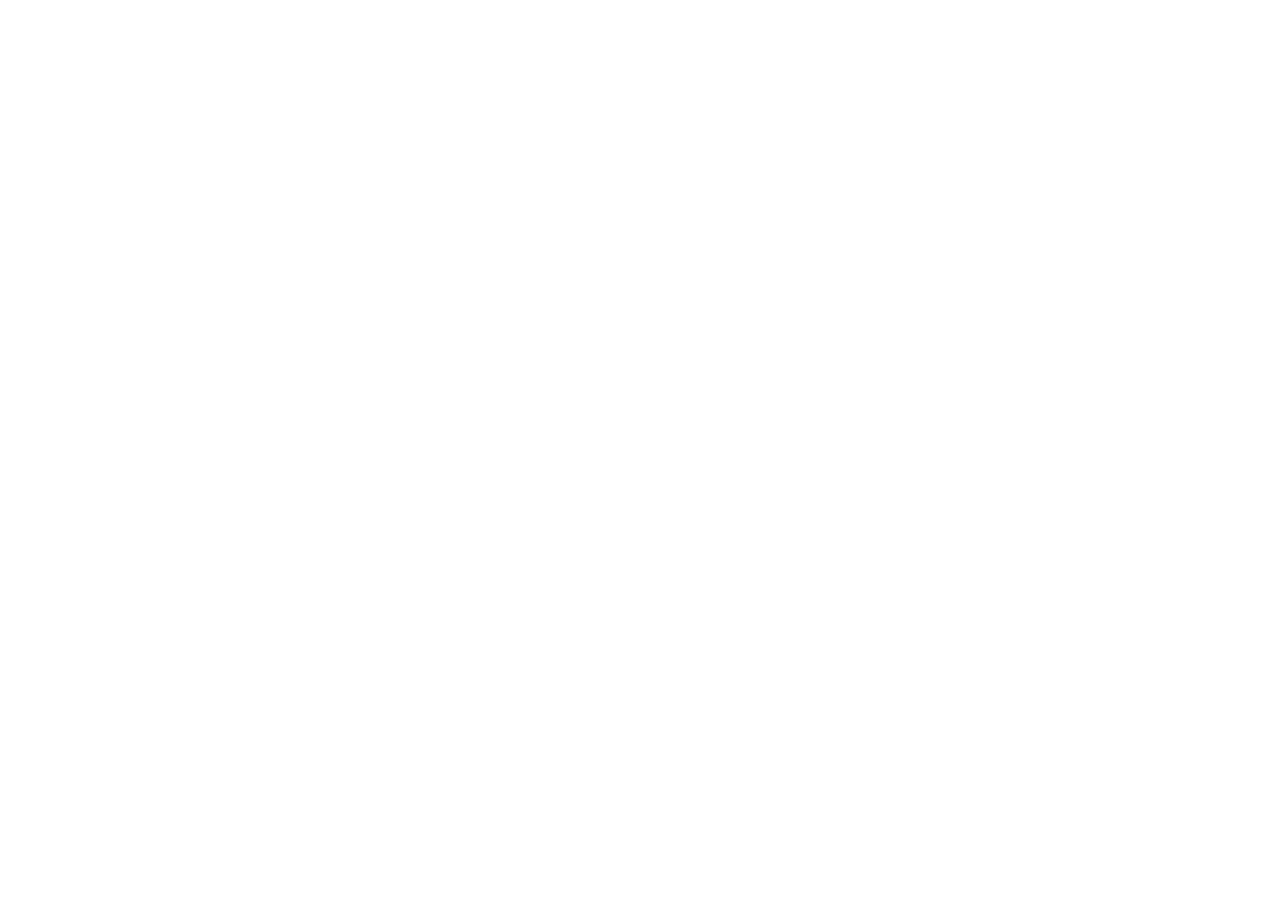
==== index.html @ c75005d7 "initial workflow setup" ====
<!DOCTYPE html>
<html lang="en">
  <head>
    <meta charset="UTF-8" />
    <meta name="viewport" content="width=device-width, initial-scale=1.0" />
    <link
      rel="stylesheet"
      href="https://cdnjs.cloudflare.com/ajax/libs/font-awesome/5.15.1/css/all.min.css"
      integrity="sha512-+4zCK9k+qNFUR5X+cKL9EIR+ZOhtIloNl9GIKS57V1MyNsYpYcUrUeQc9vNfzsWfV28IaLL3i96P9sdNyeRssA=="
      crossorigin="anonymous"
    />
    <link rel="stylesheet" href="https://unpkg.com/aos@next/dist/aos.css" />
    <link rel="shortcut icon" href="images/favicons/koala.ico" />
    <link rel="stylesheet" href="css/main.min.css" />
    <title>Tinker Clone</title>
  </head>
  <body>
    <script src="js/app.js"></script>
    <script src="https://unpkg.com/aos@next/dist/aos.js"></script>
    <script>
      AOS.init({ offset: 400, duration: 1000, once: true });
    </script>
  </body>
</html>
---- css/main.min.css ----
@import url("https://fonts.googleapis.com/css2?family=Lato:wght@300;400;700&display=swap");.m-1{margin:1rem}.my-1{margin:1rem 0}.mt-1{margin-top:1rem}.mr-1{margin-right:1rem}.mb-1{margin-bottom:1rem}.ml-1{margin-left:1rem}.p-1{padding:1rem}.py-1{padding:1rem 0}.pt-1{padding-top:1rem}.pr-1{padding-right:1rem}.pb-1{padding-bottom:1rem}.pl-1{padding-left:1rem}.m-2{margin:2rem}.my-2{margin:2rem 0}.mt-2{margin-top:2rem}.mr-2{margin-right:2rem}.mb-2{margin-bottom:2rem}.ml-2{margin-left:2rem}.p-2{padding:2rem}.py-2{padding:2rem 0}.pt-2{padding-top:2rem}.pr-2{padding-right:2rem}.pb-2{padding-bottom:2rem}.pl-2{padding-left:2rem}.m-3{margin:3rem}.my-3{margin:3rem 0}.mt-3{margin-top:3rem}.mr-3{margin-right:3rem}.mb-3{margin-bottom:3rem}.ml-3{margin-left:3rem}.p-3{padding:3rem}.py-3{padding:3rem 0}.pt-3{padding-top:3rem}.pr-3{padding-right:3rem}.pb-3{padding-bottom:3rem}.pl-3{padding-left:3rem}.m-4{margin:4rem}.my-4{margin:4rem 0}.mt-4{margin-top:4rem}.mr-4{margin-right:4rem}.mb-4{margin-bottom:4rem}.ml-4{margin-left:4rem}.p-4{padding:4rem}.py-4{padding:4rem 0}.pt-4{padding-top:4rem}.pr-4{padding-right:4rem}.pb-4{padding-bottom:4rem}.pl-4{padding-left:4rem}.m-5{margin:5rem}.my-5{margin:5rem 0}.mt-5{margin-top:5rem}.mr-5{margin-right:5rem}.mb-5{margin-bottom:5rem}.ml-5{margin-left:5rem}.p-5{padding:5rem}.py-5{padding:5rem 0}.pt-5{padding-top:5rem}.pr-5{padding-right:5rem}.pb-5{padding-bottom:5rem}.pl-5{padding-left:5rem}*,*::before,*::after{margin:0;padding:0;box-sizing:border-box;text-decoration:none;list-style:none}html{font-size:62.5%;scroll-behavior:smooth}body{font-family:"Lato", sans-serif}img{width:100%;object-fit:cover}button{cursor:pointer;outline:0}.wrapper{width:100%;height:100%}
/*# sourceMappingURL=main.min.css.map */
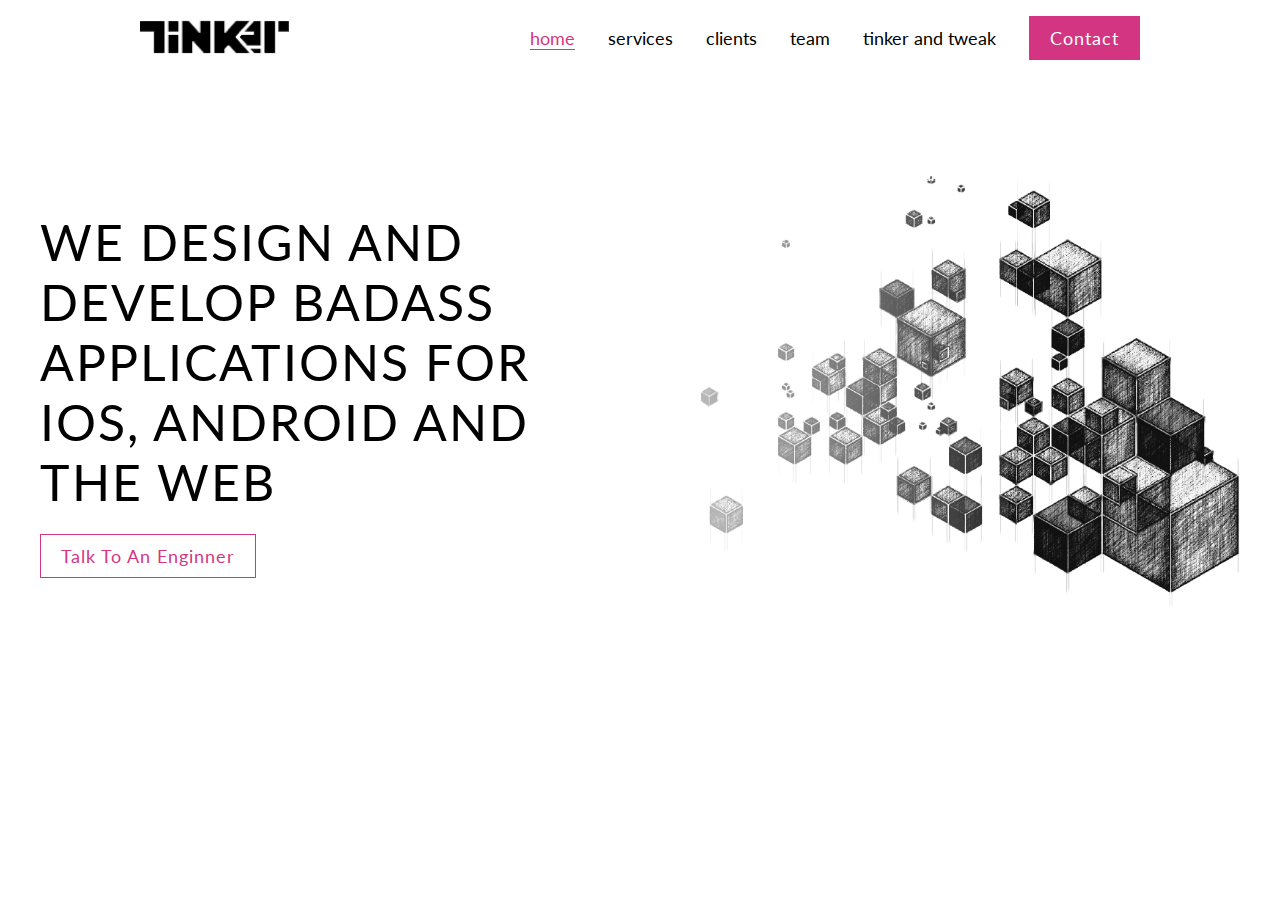
==== commit 58744a97: "created hero" ====
--- a/index.html
+++ b/index.html
@@ -15,6 +15,37 @@
     <title>Tinker Clone</title>
   </head>
   <body>
+    <header>
+      <!-- nav -->
+      <nav class="navigation p-2">
+        <a href="index.html" class="navigation-logo">
+          <img src="images/home/logo.png" alt="tinker logo" />
+        </a>
+        <div class="navigation-links">
+          <a href="#!" class="current">home</a>
+          <a href="#!" class="ml-3">services</a>
+          <a href="#!" class="ml-3">clients</a>
+          <a href="#!" class="ml-3">team</a>
+          <a href="#!" class="ml-3">tinker and tweak</a>
+          <a href="#!" class="btn btn-primary ml-3">Contact</a>
+        </div>
+      </nav>
+      <!-- hero -->
+      <section class="hero">
+        <div class="hero-content mt-5">
+          <div class="hero-info px-2">
+            <h1 class="mb-3">
+              WE DESIGN AND DEVELOP BADASS APPLICATIONS FOR IOS, ANDROID AND THE
+              WEB
+            </h1>
+            <a href="#!" class="btn btn-trans">Talk To An Enginner</a>
+          </div>
+          <div class="hero-img px-2">
+            <img src="images/home/tinker-banner-2.png" alt="tinker banner" />
+          </div>
+        </div>
+      </section>
+    </header>
     <script src="js/app.js"></script>
     <script src="https://unpkg.com/aos@next/dist/aos.js"></script>
     <script>
--- a/css/main.min.css
+++ b/css/main.min.css
@@ -1,2 +1,2 @@
-@import url("https://fonts.googleapis.com/css2?family=Lato:wght@300;400;700&display=swap");.m-1{margin:1rem}.my-1{margin:1rem 0}.mt-1{margin-top:1rem}.mr-1{margin-right:1rem}.mb-1{margin-bottom:1rem}.ml-1{margin-left:1rem}.p-1{padding:1rem}.py-1{padding:1rem 0}.pt-1{padding-top:1rem}.pr-1{padding-right:1rem}.pb-1{padding-bottom:1rem}.pl-1{padding-left:1rem}.m-2{margin:2rem}.my-2{margin:2rem 0}.mt-2{margin-top:2rem}.mr-2{margin-right:2rem}.mb-2{margin-bottom:2rem}.ml-2{margin-left:2rem}.p-2{padding:2rem}.py-2{padding:2rem 0}.pt-2{padding-top:2rem}.pr-2{padding-right:2rem}.pb-2{padding-bottom:2rem}.pl-2{padding-left:2rem}.m-3{margin:3rem}.my-3{margin:3rem 0}.mt-3{margin-top:3rem}.mr-3{margin-right:3rem}.mb-3{margin-bottom:3rem}.ml-3{margin-left:3rem}.p-3{padding:3rem}.py-3{padding:3rem 0}.pt-3{padding-top:3rem}.pr-3{padding-right:3rem}.pb-3{padding-bottom:3rem}.pl-3{padding-left:3rem}.m-4{margin:4rem}.my-4{margin:4rem 0}.mt-4{margin-top:4rem}.mr-4{margin-right:4rem}.mb-4{margin-bottom:4rem}.ml-4{margin-left:4rem}.p-4{padding:4rem}.py-4{padding:4rem 0}.pt-4{padding-top:4rem}.pr-4{padding-right:4rem}.pb-4{padding-bottom:4rem}.pl-4{padding-left:4rem}.m-5{margin:5rem}.my-5{margin:5rem 0}.mt-5{margin-top:5rem}.mr-5{margin-right:5rem}.mb-5{margin-bottom:5rem}.ml-5{margin-left:5rem}.p-5{padding:5rem}.py-5{padding:5rem 0}.pt-5{padding-top:5rem}.pr-5{padding-right:5rem}.pb-5{padding-bottom:5rem}.pl-5{padding-left:5rem}*,*::before,*::after{margin:0;padding:0;box-sizing:border-box;text-decoration:none;list-style:none}html{font-size:62.5%;scroll-behavior:smooth}body{font-family:"Lato", sans-serif}img{width:100%;object-fit:cover}button{cursor:pointer;outline:0}.wrapper{width:100%;height:100%}
+@import url("https://fonts.googleapis.com/css2?family=Lato:wght@300;400;700&display=swap");.m-1{margin:1rem}.my-1{margin:1rem 0}.mx-1{margin:0 1rem}.mt-1{margin-top:1rem}.mr-1{margin-right:1rem}.mb-1{margin-bottom:1rem}.ml-1{margin-left:1rem}.p-1{padding:1rem}.py-1{padding:1rem 0}.px-1{padding:0 1rem}.pt-1{padding-top:1rem}.pr-1{padding-right:1rem}.pb-1{padding-bottom:1rem}.pl-1{padding-left:1rem}.m-2{margin:2rem}.my-2{margin:2rem 0}.mx-2{margin:0 2rem}.mt-2{margin-top:2rem}.mr-2{margin-right:2rem}.mb-2{margin-bottom:2rem}.ml-2{margin-left:2rem}.p-2{padding:2rem}.py-2{padding:2rem 0}.px-2{padding:0 2rem}.pt-2{padding-top:2rem}.pr-2{padding-right:2rem}.pb-2{padding-bottom:2rem}.pl-2{padding-left:2rem}.m-3{margin:3rem}.my-3{margin:3rem 0}.mx-3{margin:0 3rem}.mt-3{margin-top:3rem}.mr-3{margin-right:3rem}.mb-3{margin-bottom:3rem}.ml-3{margin-left:3rem}.p-3{padding:3rem}.py-3{padding:3rem 0}.px-3{padding:0 3rem}.pt-3{padding-top:3rem}.pr-3{padding-right:3rem}.pb-3{padding-bottom:3rem}.pl-3{padding-left:3rem}.m-4{margin:4rem}.my-4{margin:4rem 0}.mx-4{margin:0 4rem}.mt-4{margin-top:4rem}.mr-4{margin-right:4rem}.mb-4{margin-bottom:4rem}.ml-4{margin-left:4rem}.p-4{padding:4rem}.py-4{padding:4rem 0}.px-4{padding:0 4rem}.pt-4{padding-top:4rem}.pr-4{padding-right:4rem}.pb-4{padding-bottom:4rem}.pl-4{padding-left:4rem}.m-5{margin:5rem}.my-5{margin:5rem 0}.mx-5{margin:0 5rem}.mt-5{margin-top:5rem}.mr-5{margin-right:5rem}.mb-5{margin-bottom:5rem}.ml-5{margin-left:5rem}.p-5{padding:5rem}.py-5{padding:5rem 0}.px-5{padding:0 5rem}.pt-5{padding-top:5rem}.pr-5{padding-right:5rem}.pb-5{padding-bottom:5rem}.pl-5{padding-left:5rem}.navigation{max-width:1400px;margin:0 auto;display:flex;justify-content:space-around;align-items:center;position:sticky;top:0;overflow:hidden}.navigation-logo img{width:15rem}.navigation-links a{font-size:1.8rem;color:#000}.navigation-links a:hover{color:#d43582}.navigation .current{border-bottom:0.1rem solid #d43582;color:#d43582}.btn,.btn-primary,.btn-trans{font-weight:400;letter-spacing:0.1rem;line-height:1.6;padding:1rem 2rem;border:0.1rem solid #d43582;transition:all 0.3s ease}.btn-primary{background-color:#d43582;color:#fff !important}.btn-primary:hover{background-color:transparent;color:#d43582 !important}.btn-trans{color:#d43582;font-size:1.8rem}.btn-trans:hover{background-color:#d43582;color:#fff}.hero{max-width:1400px;margin:0 auto;padding:5rem 2rem}.hero-content{display:grid;grid-template-columns:repeat(2, 1fr);align-items:center;justify-content:center}.hero-content h1{font-weight:400;letter-spacing:0.2rem;text-transform:capitalize;font-size:5rem}*,*::before,*::after{margin:0;padding:0;box-sizing:border-box;text-decoration:none;list-style:none}html{font-size:62.5%;scroll-behavior:smooth}body{font-family:"Lato", sans-serif}img{width:100%;object-fit:cover}button{cursor:pointer;outline:0}.wrapper{width:100%;height:100%}
 /*# sourceMappingURL=main.min.css.map */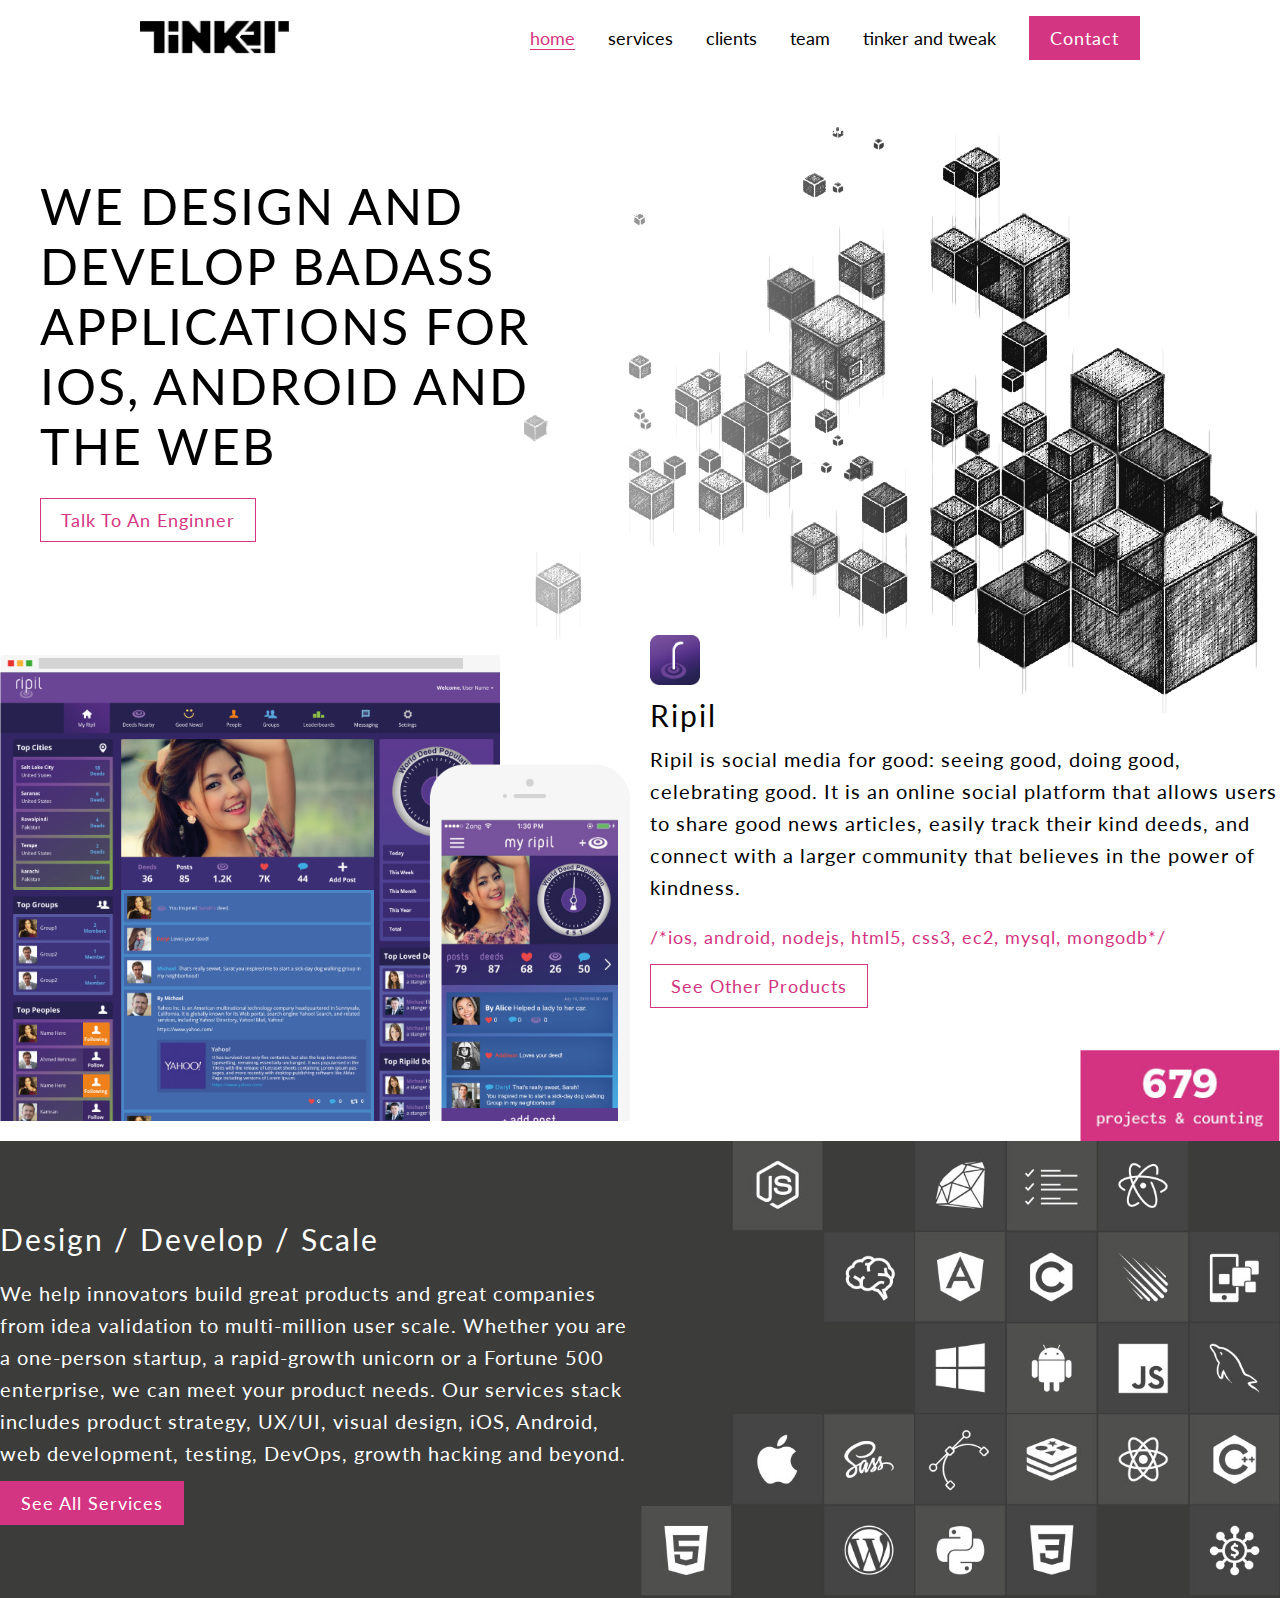
==== commit 374577bc: "created services section" ====
--- a/index.html
+++ b/index.html
@@ -40,12 +40,55 @@
             </h1>
             <a href="#!" class="btn btn-trans">Talk To An Enginner</a>
           </div>
-          <div class="hero-img px-2">
-            <img src="images/home/tinker-banner-2.png" alt="tinker banner" />
-          </div>
+        </div>
+        <div class="hero-img px-2">
+          <img src="images/home/tinker-banner-2.png" alt="tinker banner" />
         </div>
       </section>
     </header>
+    <!-- project -->
+    <section class="project">
+      <div class="project-content mt-5">
+        <img src="images/home/ripil-img.png" alt="product image" />
+        <div class="project-content-info">
+          <img src="images/home/ripil-logo-1.png" alt="logo of ripil product" />
+          <h2 class="my-1">Ripil</h2>
+          <p>
+            Ripil is social media for good: seeing good, doing good, celebrating
+            good. It is an online social platform that allows users to share
+            good news articles, easily track their kind deeds, and connect with
+            a larger community that believes in the power of kindness.
+          </p>
+          <p class="my-2">
+            /*ios, android, nodejs, html5, css3, ec2, mysql, mongodb*/
+          </p>
+          <a href="#!" class="btn btn-trans">See Other Products</a>
+          <div class="project-content-info-count mt-5">
+            <img src="images/home/projects-count.jpg" alt="project count" />
+          </div>
+        </div>
+      </div>
+    </section>
+    <!-- services -->
+    <section class="services">
+      <div class="services-content">
+        <div class="services-content-info">
+          <h2>Design / Develop / Scale</h2>
+          <p class="my-2">
+            We help innovators build great products and great companies from
+            idea validation to multi-million user scale. Whether you are a
+            one-person startup, a rapid-growth unicorn or a Fortune 500
+            enterprise, we can meet your product needs. Our services stack
+            includes product strategy, UX/UI, visual design, iOS, Android, web
+            development, testing, DevOps, growth hacking and beyond.
+          </p>
+          <a href="#!" class="btn btn-primary">See All Services</a>
+        </div>
+        <div class="services-content-img">
+          <img src="images/home/service-icons.jpg" alt="services icons" />
+        </div>
+      </div>
+    </section>
     <script src="js/app.js"></script>
     <script src="https://unpkg.com/aos@next/dist/aos.js"></script>
     <script>
--- a/css/main.min.css
+++ b/css/main.min.css
@@ -1,2 +1,2 @@
-@import url("https://fonts.googleapis.com/css2?family=Lato:wght@300;400;700&display=swap");.m-1{margin:1rem}.my-1{margin:1rem 0}.mx-1{margin:0 1rem}.mt-1{margin-top:1rem}.mr-1{margin-right:1rem}.mb-1{margin-bottom:1rem}.ml-1{margin-left:1rem}.p-1{padding:1rem}.py-1{padding:1rem 0}.px-1{padding:0 1rem}.pt-1{padding-top:1rem}.pr-1{padding-right:1rem}.pb-1{padding-bottom:1rem}.pl-1{padding-left:1rem}.m-2{margin:2rem}.my-2{margin:2rem 0}.mx-2{margin:0 2rem}.mt-2{margin-top:2rem}.mr-2{margin-right:2rem}.mb-2{margin-bottom:2rem}.ml-2{margin-left:2rem}.p-2{padding:2rem}.py-2{padding:2rem 0}.px-2{padding:0 2rem}.pt-2{padding-top:2rem}.pr-2{padding-right:2rem}.pb-2{padding-bottom:2rem}.pl-2{padding-left:2rem}.m-3{margin:3rem}.my-3{margin:3rem 0}.mx-3{margin:0 3rem}.mt-3{margin-top:3rem}.mr-3{margin-right:3rem}.mb-3{margin-bottom:3rem}.ml-3{margin-left:3rem}.p-3{padding:3rem}.py-3{padding:3rem 0}.px-3{padding:0 3rem}.pt-3{padding-top:3rem}.pr-3{padding-right:3rem}.pb-3{padding-bottom:3rem}.pl-3{padding-left:3rem}.m-4{margin:4rem}.my-4{margin:4rem 0}.mx-4{margin:0 4rem}.mt-4{margin-top:4rem}.mr-4{margin-right:4rem}.mb-4{margin-bottom:4rem}.ml-4{margin-left:4rem}.p-4{padding:4rem}.py-4{padding:4rem 0}.px-4{padding:0 4rem}.pt-4{padding-top:4rem}.pr-4{padding-right:4rem}.pb-4{padding-bottom:4rem}.pl-4{padding-left:4rem}.m-5{margin:5rem}.my-5{margin:5rem 0}.mx-5{margin:0 5rem}.mt-5{margin-top:5rem}.mr-5{margin-right:5rem}.mb-5{margin-bottom:5rem}.ml-5{margin-left:5rem}.p-5{padding:5rem}.py-5{padding:5rem 0}.px-5{padding:0 5rem}.pt-5{padding-top:5rem}.pr-5{padding-right:5rem}.pb-5{padding-bottom:5rem}.pl-5{padding-left:5rem}.navigation{max-width:1400px;margin:0 auto;display:flex;justify-content:space-around;align-items:center;position:sticky;top:0;overflow:hidden}.navigation-logo img{width:15rem}.navigation-links a{font-size:1.8rem;color:#000}.navigation-links a:hover{color:#d43582}.navigation .current{border-bottom:0.1rem solid #d43582;color:#d43582}.btn,.btn-primary,.btn-trans{font-weight:400;letter-spacing:0.1rem;line-height:1.6;padding:1rem 2rem;border:0.1rem solid #d43582;transition:all 0.3s ease}.btn-primary{background-color:#d43582;color:#fff !important}.btn-primary:hover{background-color:transparent;color:#d43582 !important}.btn-trans{color:#d43582;font-size:1.8rem}.btn-trans:hover{background-color:#d43582;color:#fff}.hero{max-width:1400px;margin:0 auto;padding:5rem 2rem}.hero-content{display:grid;grid-template-columns:repeat(2, 1fr);align-items:center;justify-content:center}.hero-content h1{font-weight:400;letter-spacing:0.2rem;text-transform:capitalize;font-size:5rem}*,*::before,*::after{margin:0;padding:0;box-sizing:border-box;text-decoration:none;list-style:none}html{font-size:62.5%;scroll-behavior:smooth}body{font-family:"Lato", sans-serif}img{width:100%;object-fit:cover}button{cursor:pointer;outline:0}.wrapper{width:100%;height:100%}
+@import url("https://fonts.googleapis.com/css2?family=Lato:wght@300;400;700&display=swap");.m-1{margin:1rem}.my-1{margin:1rem 0}.mx-1{margin:0 1rem}.mt-1{margin-top:1rem}.mr-1{margin-right:1rem}.mb-1{margin-bottom:1rem}.ml-1{margin-left:1rem}.p-1{padding:1rem}.py-1{padding:1rem 0}.px-1{padding:0 1rem}.pt-1{padding-top:1rem}.pr-1{padding-right:1rem}.pb-1{padding-bottom:1rem}.pl-1{padding-left:1rem}.m-2{margin:2rem}.my-2{margin:2rem 0}.mx-2{margin:0 2rem}.mt-2{margin-top:2rem}.mr-2{margin-right:2rem}.mb-2{margin-bottom:2rem}.ml-2{margin-left:2rem}.p-2{padding:2rem}.py-2{padding:2rem 0}.px-2{padding:0 2rem}.pt-2{padding-top:2rem}.pr-2{padding-right:2rem}.pb-2{padding-bottom:2rem}.pl-2{padding-left:2rem}.m-3{margin:3rem}.my-3{margin:3rem 0}.mx-3{margin:0 3rem}.mt-3{margin-top:3rem}.mr-3{margin-right:3rem}.mb-3{margin-bottom:3rem}.ml-3{margin-left:3rem}.p-3{padding:3rem}.py-3{padding:3rem 0}.px-3{padding:0 3rem}.pt-3{padding-top:3rem}.pr-3{padding-right:3rem}.pb-3{padding-bottom:3rem}.pl-3{padding-left:3rem}.m-4{margin:4rem}.my-4{margin:4rem 0}.mx-4{margin:0 4rem}.mt-4{margin-top:4rem}.mr-4{margin-right:4rem}.mb-4{margin-bottom:4rem}.ml-4{margin-left:4rem}.p-4{padding:4rem}.py-4{padding:4rem 0}.px-4{padding:0 4rem}.pt-4{padding-top:4rem}.pr-4{padding-right:4rem}.pb-4{padding-bottom:4rem}.pl-4{padding-left:4rem}.m-5{margin:5rem}.my-5{margin:5rem 0}.mx-5{margin:0 5rem}.mt-5{margin-top:5rem}.mr-5{margin-right:5rem}.mb-5{margin-bottom:5rem}.ml-5{margin-left:5rem}.p-5{padding:5rem}.py-5{padding:5rem 0}.px-5{padding:0 5rem}.pt-5{padding-top:5rem}.pr-5{padding-right:5rem}.pb-5{padding-bottom:5rem}.pl-5{padding-left:5rem}.navigation{max-width:1400px;margin:0 auto;display:flex;justify-content:space-around;align-items:center;position:sticky;top:0;overflow:hidden;z-index:100;background-color:#fff}.navigation-logo img{width:15rem}.navigation-links a{font-size:1.8rem;color:#000}.navigation-links a:hover{color:#d43582}.navigation .current{border-bottom:0.1rem solid #d43582;color:#d43582}.btn,.btn-primary,.btn-trans{font-weight:400;letter-spacing:0.1rem;line-height:1.6;padding:1rem 2rem;border:0.1rem solid #d43582;transition:all 0.3s ease;font-size:1.8rem}.btn-primary{background-color:#d43582;color:#fff !important}.btn-primary:hover{background-color:transparent;color:#d43582 !important}.btn-trans{color:#d43582}.btn-trans:hover{background-color:#d43582;color:#fff}.hero{max-width:1400px;margin:0 auto;padding:5rem 2rem;position:relative}.hero-content{display:grid;grid-template-columns:repeat(2, 1fr);align-items:center;justify-content:center}.hero-content h1{font-weight:400;letter-spacing:0.2rem;text-transform:capitalize;font-size:5rem}.hero-img{z-index:-1;position:absolute;top:10%;left:35%}.project{max-width:1400px;margin:0 auto}.project-content{display:grid;grid-template-columns:repeat(2, 1fr);align-items:center;gap:2rem}.project-content-info img{width:5rem}.project-content-info h2{font-weight:400;letter-spacing:0.2rem;text-transform:capitalize;font-size:3rem}.project-content-info p{font-weight:400;letter-spacing:0.1rem;line-height:1.6;font-size:2rem}.project-content-info p:nth-of-type(2){font-weight:400;letter-spacing:0.1rem;line-height:1.6;font-size:1.8rem;color:#d43582}.project-content-info-count{display:flex;justify-content:flex-end}.project-content-info-count img{width:20rem}.services{background-color:#3c3c3b}.services-content{max-width:1400px;margin:0 auto;display:grid;grid-template-columns:repeat(2, 1fr);align-items:center}.services-content-info h2{font-weight:400;letter-spacing:0.2rem;text-transform:capitalize;font-size:3rem;color:#fff}.services-content-info p{font-weight:400;letter-spacing:0.1rem;line-height:1.6;font-size:2rem;color:#fff}*,*::before,*::after{margin:0;padding:0;box-sizing:border-box;text-decoration:none;list-style:none}html{font-size:62.5%;scroll-behavior:smooth}body{font-family:"Lato", sans-serif}img{width:100%;object-fit:cover}button{cursor:pointer;outline:0}.wrapper{width:100%;height:100%}
 /*# sourceMappingURL=main.min.css.map */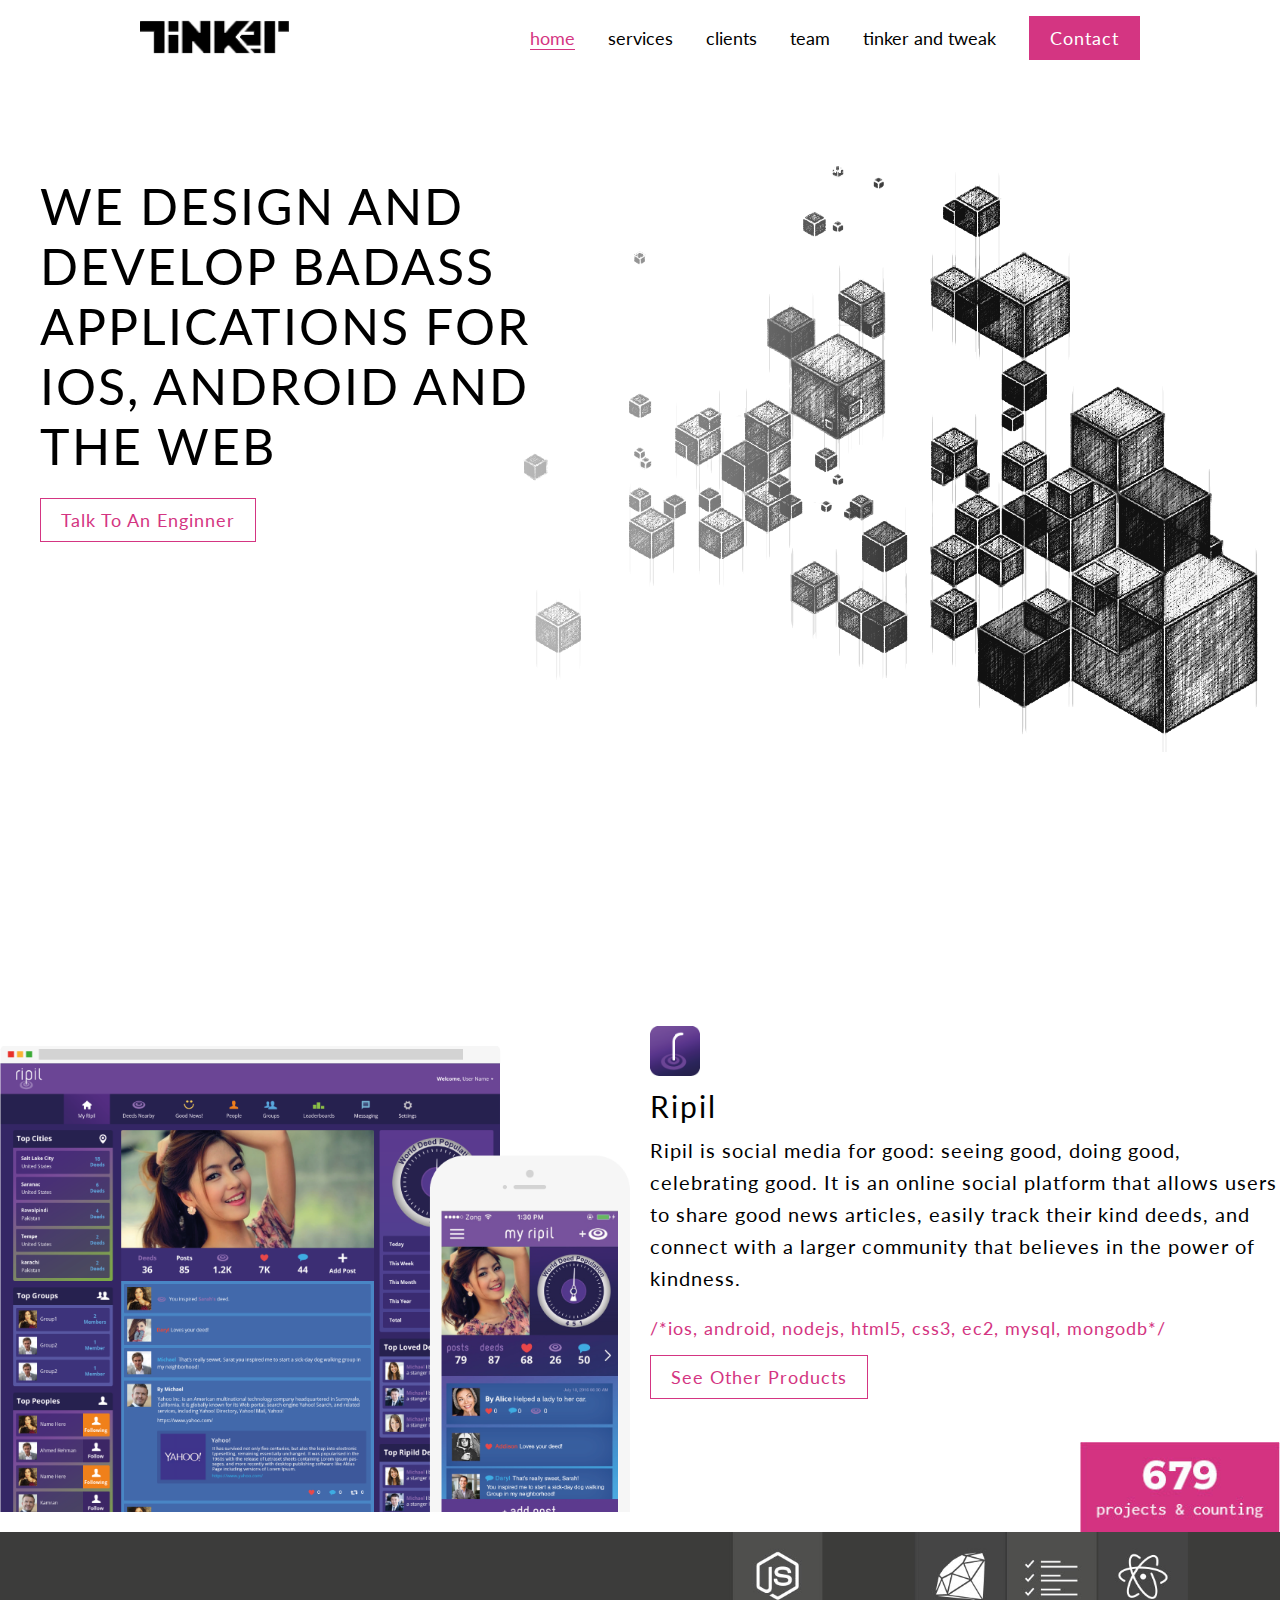
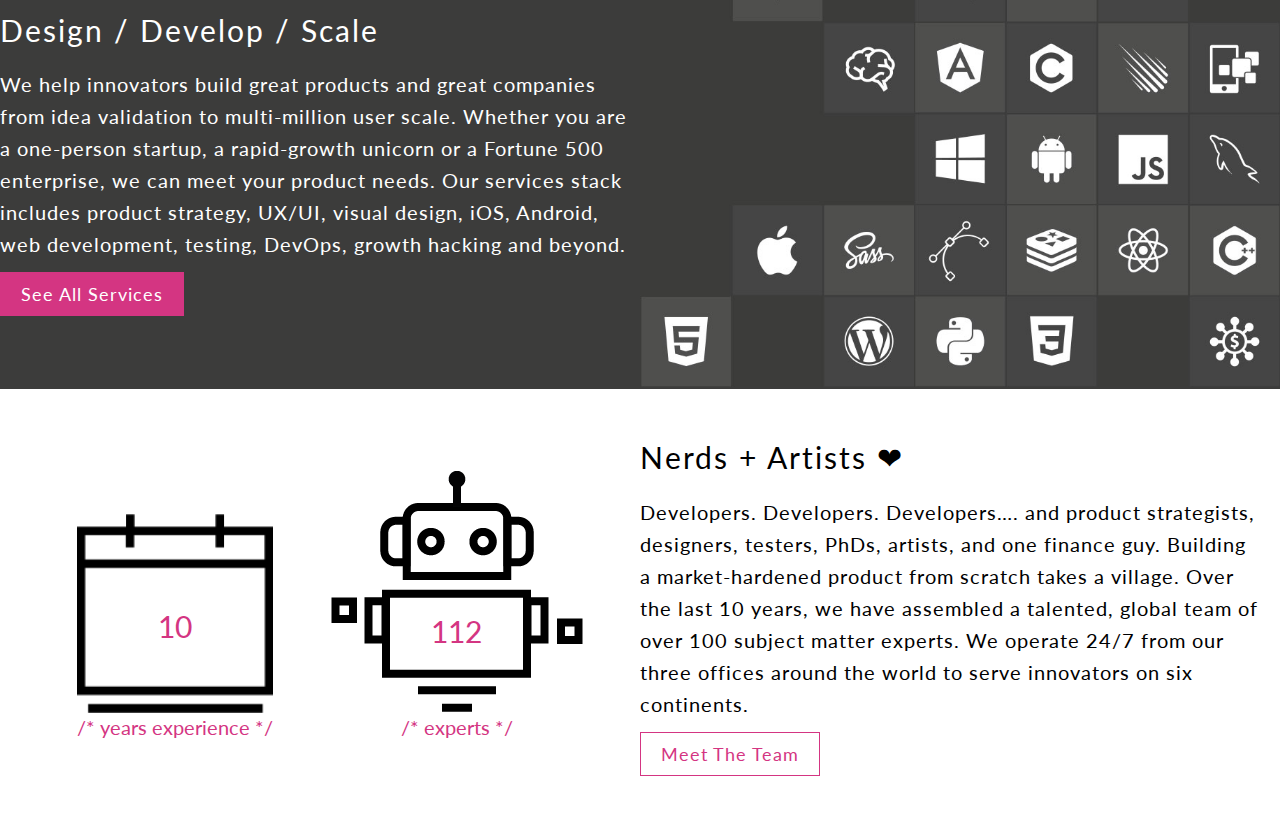
==== commit 50c31466: "created team section" ====
--- a/index.html
+++ b/index.html
@@ -89,6 +89,35 @@
         </div>
       </div>
     </section>
+    <!-- team -->
+    <section class="team">
+      <div class="team-content">
+        <div class="team-content-imgs">
+          <div class="team-content-img">
+            <img src="images/home/icon_experience.png" alt="experience icon" />
+            <span>10</span>
+            <p>/* years experience */</p>
+          </div>
+          <div class="team-content-img experts-icon">
+            <img src="images/home/icon_experts.png" alt="experts icon" />
+            <span class="expert-number">112</span>
+            <p>/* experts */</p>
+          </div>
+        </div>
+        <div class="team-content-info">
+          <h2>Nerds + Artists ❤</h2>
+          <p class="my-2">
+            Developers. Developers. Developers…. and product strategists,
+            designers, testers, PhDs, artists, and one finance guy. Building a
+            market-hardened product from scratch takes a village. Over the last
+            10 years, we have assembled a talented, global team of over 100
+            subject matter experts. We operate 24/7 from our three offices
+            around the world to serve innovators on six continents.
+          </p>
+          <a href="#!" class="btn btn-trans">Meet The Team</a>
+        </div>
+      </div>
+    </section>
     <script src="js/app.js"></script>
     <script src="https://unpkg.com/aos@next/dist/aos.js"></script>
     <script>
--- a/css/main.min.css
+++ b/css/main.min.css
@@ -1,2 +1,2 @@
-@import url("https://fonts.googleapis.com/css2?family=Lato:wght@300;400;700&display=swap");.m-1{margin:1rem}.my-1{margin:1rem 0}.mx-1{margin:0 1rem}.mt-1{margin-top:1rem}.mr-1{margin-right:1rem}.mb-1{margin-bottom:1rem}.ml-1{margin-left:1rem}.p-1{padding:1rem}.py-1{padding:1rem 0}.px-1{padding:0 1rem}.pt-1{padding-top:1rem}.pr-1{padding-right:1rem}.pb-1{padding-bottom:1rem}.pl-1{padding-left:1rem}.m-2{margin:2rem}.my-2{margin:2rem 0}.mx-2{margin:0 2rem}.mt-2{margin-top:2rem}.mr-2{margin-right:2rem}.mb-2{margin-bottom:2rem}.ml-2{margin-left:2rem}.p-2{padding:2rem}.py-2{padding:2rem 0}.px-2{padding:0 2rem}.pt-2{padding-top:2rem}.pr-2{padding-right:2rem}.pb-2{padding-bottom:2rem}.pl-2{padding-left:2rem}.m-3{margin:3rem}.my-3{margin:3rem 0}.mx-3{margin:0 3rem}.mt-3{margin-top:3rem}.mr-3{margin-right:3rem}.mb-3{margin-bottom:3rem}.ml-3{margin-left:3rem}.p-3{padding:3rem}.py-3{padding:3rem 0}.px-3{padding:0 3rem}.pt-3{padding-top:3rem}.pr-3{padding-right:3rem}.pb-3{padding-bottom:3rem}.pl-3{padding-left:3rem}.m-4{margin:4rem}.my-4{margin:4rem 0}.mx-4{margin:0 4rem}.mt-4{margin-top:4rem}.mr-4{margin-right:4rem}.mb-4{margin-bottom:4rem}.ml-4{margin-left:4rem}.p-4{padding:4rem}.py-4{padding:4rem 0}.px-4{padding:0 4rem}.pt-4{padding-top:4rem}.pr-4{padding-right:4rem}.pb-4{padding-bottom:4rem}.pl-4{padding-left:4rem}.m-5{margin:5rem}.my-5{margin:5rem 0}.mx-5{margin:0 5rem}.mt-5{margin-top:5rem}.mr-5{margin-right:5rem}.mb-5{margin-bottom:5rem}.ml-5{margin-left:5rem}.p-5{padding:5rem}.py-5{padding:5rem 0}.px-5{padding:0 5rem}.pt-5{padding-top:5rem}.pr-5{padding-right:5rem}.pb-5{padding-bottom:5rem}.pl-5{padding-left:5rem}.navigation{max-width:1400px;margin:0 auto;display:flex;justify-content:space-around;align-items:center;position:sticky;top:0;overflow:hidden;z-index:100;background-color:#fff}.navigation-logo img{width:15rem}.navigation-links a{font-size:1.8rem;color:#000}.navigation-links a:hover{color:#d43582}.navigation .current{border-bottom:0.1rem solid #d43582;color:#d43582}.btn,.btn-primary,.btn-trans{font-weight:400;letter-spacing:0.1rem;line-height:1.6;padding:1rem 2rem;border:0.1rem solid #d43582;transition:all 0.3s ease;font-size:1.8rem}.btn-primary{background-color:#d43582;color:#fff !important}.btn-primary:hover{background-color:transparent;color:#d43582 !important}.btn-trans{color:#d43582}.btn-trans:hover{background-color:#d43582;color:#fff}.hero{max-width:1400px;margin:0 auto;padding:5rem 2rem;position:relative}.hero-content{display:grid;grid-template-columns:repeat(2, 1fr);align-items:center;justify-content:center}.hero-content h1{font-weight:400;letter-spacing:0.2rem;text-transform:capitalize;font-size:5rem}.hero-img{z-index:-1;position:absolute;top:10%;left:35%}.project{max-width:1400px;margin:0 auto}.project-content{display:grid;grid-template-columns:repeat(2, 1fr);align-items:center;gap:2rem}.project-content-info img{width:5rem}.project-content-info h2{font-weight:400;letter-spacing:0.2rem;text-transform:capitalize;font-size:3rem}.project-content-info p{font-weight:400;letter-spacing:0.1rem;line-height:1.6;font-size:2rem}.project-content-info p:nth-of-type(2){font-weight:400;letter-spacing:0.1rem;line-height:1.6;font-size:1.8rem;color:#d43582}.project-content-info-count{display:flex;justify-content:flex-end}.project-content-info-count img{width:20rem}.services{background-color:#3c3c3b}.services-content{max-width:1400px;margin:0 auto;display:grid;grid-template-columns:repeat(2, 1fr);align-items:center}.services-content-info h2{font-weight:400;letter-spacing:0.2rem;text-transform:capitalize;font-size:3rem;color:#fff}.services-content-info p{font-weight:400;letter-spacing:0.1rem;line-height:1.6;font-size:2rem;color:#fff}*,*::before,*::after{margin:0;padding:0;box-sizing:border-box;text-decoration:none;list-style:none}html{font-size:62.5%;scroll-behavior:smooth}body{font-family:"Lato", sans-serif}img{width:100%;object-fit:cover}button{cursor:pointer;outline:0}.wrapper{width:100%;height:100%}
+@import url("https://fonts.googleapis.com/css2?family=Lato:wght@300;400;700&display=swap");.m-1{margin:1rem}.my-1{margin:1rem 0}.mx-1{margin:0 1rem}.mt-1{margin-top:1rem}.mr-1{margin-right:1rem}.mb-1{margin-bottom:1rem}.ml-1{margin-left:1rem}.p-1{padding:1rem}.py-1{padding:1rem 0}.px-1{padding:0 1rem}.pt-1{padding-top:1rem}.pr-1{padding-right:1rem}.pb-1{padding-bottom:1rem}.pl-1{padding-left:1rem}.m-2{margin:2rem}.my-2{margin:2rem 0}.mx-2{margin:0 2rem}.mt-2{margin-top:2rem}.mr-2{margin-right:2rem}.mb-2{margin-bottom:2rem}.ml-2{margin-left:2rem}.p-2{padding:2rem}.py-2{padding:2rem 0}.px-2{padding:0 2rem}.pt-2{padding-top:2rem}.pr-2{padding-right:2rem}.pb-2{padding-bottom:2rem}.pl-2{padding-left:2rem}.m-3{margin:3rem}.my-3{margin:3rem 0}.mx-3{margin:0 3rem}.mt-3{margin-top:3rem}.mr-3{margin-right:3rem}.mb-3{margin-bottom:3rem}.ml-3{margin-left:3rem}.p-3{padding:3rem}.py-3{padding:3rem 0}.px-3{padding:0 3rem}.pt-3{padding-top:3rem}.pr-3{padding-right:3rem}.pb-3{padding-bottom:3rem}.pl-3{padding-left:3rem}.m-4{margin:4rem}.my-4{margin:4rem 0}.mx-4{margin:0 4rem}.mt-4{margin-top:4rem}.mr-4{margin-right:4rem}.mb-4{margin-bottom:4rem}.ml-4{margin-left:4rem}.p-4{padding:4rem}.py-4{padding:4rem 0}.px-4{padding:0 4rem}.pt-4{padding-top:4rem}.pr-4{padding-right:4rem}.pb-4{padding-bottom:4rem}.pl-4{padding-left:4rem}.m-5{margin:5rem}.my-5{margin:5rem 0}.mx-5{margin:0 5rem}.mt-5{margin-top:5rem}.mr-5{margin-right:5rem}.mb-5{margin-bottom:5rem}.ml-5{margin-left:5rem}.p-5{padding:5rem}.py-5{padding:5rem 0}.px-5{padding:0 5rem}.pt-5{padding-top:5rem}.pr-5{padding-right:5rem}.pb-5{padding-bottom:5rem}.pl-5{padding-left:5rem}.navigation{max-width:1400px;margin:0 auto;display:flex;justify-content:space-around;align-items:center;position:sticky;top:0;overflow:hidden;z-index:100;background-color:#fff}.navigation-logo img{width:15rem}.navigation-links a{font-size:1.8rem;color:#000}.navigation-links a:hover{color:#d43582}.navigation .current{border-bottom:0.1rem solid #d43582;color:#d43582}.btn,.btn-primary,.btn-trans{font-weight:400;letter-spacing:0.1rem;line-height:1.6;padding:1rem 2rem;border:0.1rem solid #d43582;transition:all 0.3s ease;font-size:1.8rem}.btn-primary{background-color:#d43582;color:#fff !important}.btn-primary:hover{background-color:transparent;color:#d43582 !important}.btn-trans{color:#d43582}.btn-trans:hover{background-color:#d43582;color:#fff}.hero{max-width:1400px;margin:0 auto;padding:5rem 2rem;position:relative;height:100vh}.hero-content{display:grid;grid-template-columns:repeat(2, 1fr);align-items:center;justify-content:center}.hero-content h1{font-weight:400;letter-spacing:0.2rem;text-transform:capitalize;font-size:5rem}.hero-img{z-index:-1;position:absolute;top:10%;left:35%}.project{max-width:1400px;margin:0 auto}.project-content{display:grid;grid-template-columns:repeat(2, 1fr);align-items:center;gap:2rem}.project-content-info img{width:5rem}.project-content-info h2{font-weight:400;letter-spacing:0.2rem;text-transform:capitalize;font-size:3rem}.project-content-info p{font-weight:400;letter-spacing:0.1rem;line-height:1.6;font-size:2rem}.project-content-info p:nth-of-type(2){font-weight:400;letter-spacing:0.1rem;line-height:1.6;font-size:1.8rem;color:#d43582}.project-content-info-count{display:flex;justify-content:flex-end}.project-content-info-count img{width:20rem}.services{background-color:#3c3c3b}.services-content{max-width:1400px;margin:0 auto;display:grid;grid-template-columns:repeat(2, 1fr);align-items:center}.services-content-info h2{font-weight:400;letter-spacing:0.2rem;text-transform:capitalize;font-size:3rem;color:#fff}.services-content-info p{font-weight:400;letter-spacing:0.1rem;line-height:1.6;font-size:2rem;color:#fff}.team{padding:5rem 2rem;max-width:1400px;margin:0 auto}.team-content{display:grid;grid-template-columns:repeat(2, 1fr);align-items:center}.team-content-imgs{display:flex;align-items:flex-end;justify-content:space-evenly}.team-content-imgs .team-content-img{position:relative}.team-content-imgs .team-content-img span{position:absolute;top:50%;left:50%;transform:translate(-50%, -50%);color:#d43582;font-size:3rem}.team-content-imgs .team-content-img .expert-number{position:absolute;top:60%;left:50%;transform:translate(-50%, -50%)}.team-content-imgs .team-content-img p{color:#d43582;font-size:2rem;text-align:center}.team-content-info h2{font-weight:400;letter-spacing:0.2rem;text-transform:capitalize;font-size:3rem}.team-content-info p{font-weight:400;letter-spacing:0.1rem;line-height:1.6;font-size:2rem}*,*::before,*::after{margin:0;padding:0;box-sizing:border-box;text-decoration:none;list-style:none}html{font-size:62.5%;scroll-behavior:smooth}body{font-family:"Lato", sans-serif}img{width:100%;object-fit:cover}button{cursor:pointer;outline:0}.wrapper{width:100%;height:100%}
 /*# sourceMappingURL=main.min.css.map */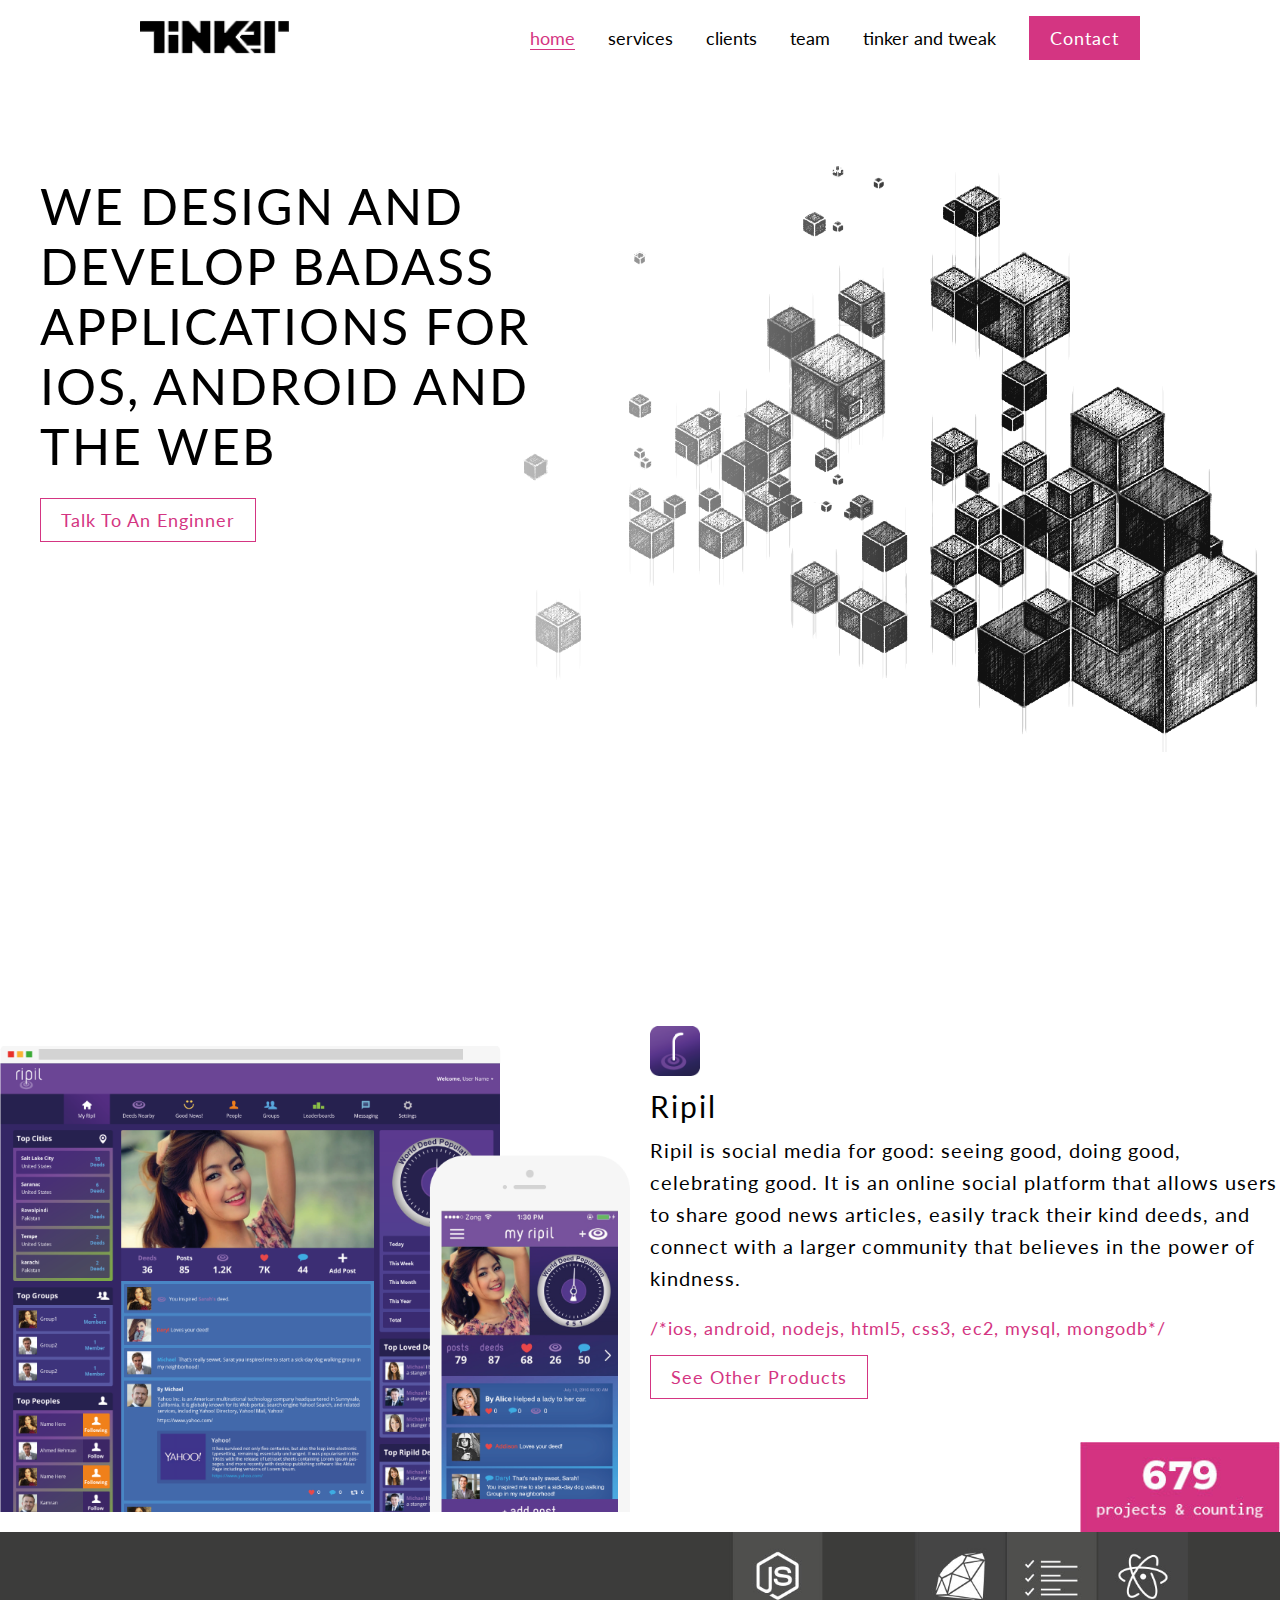
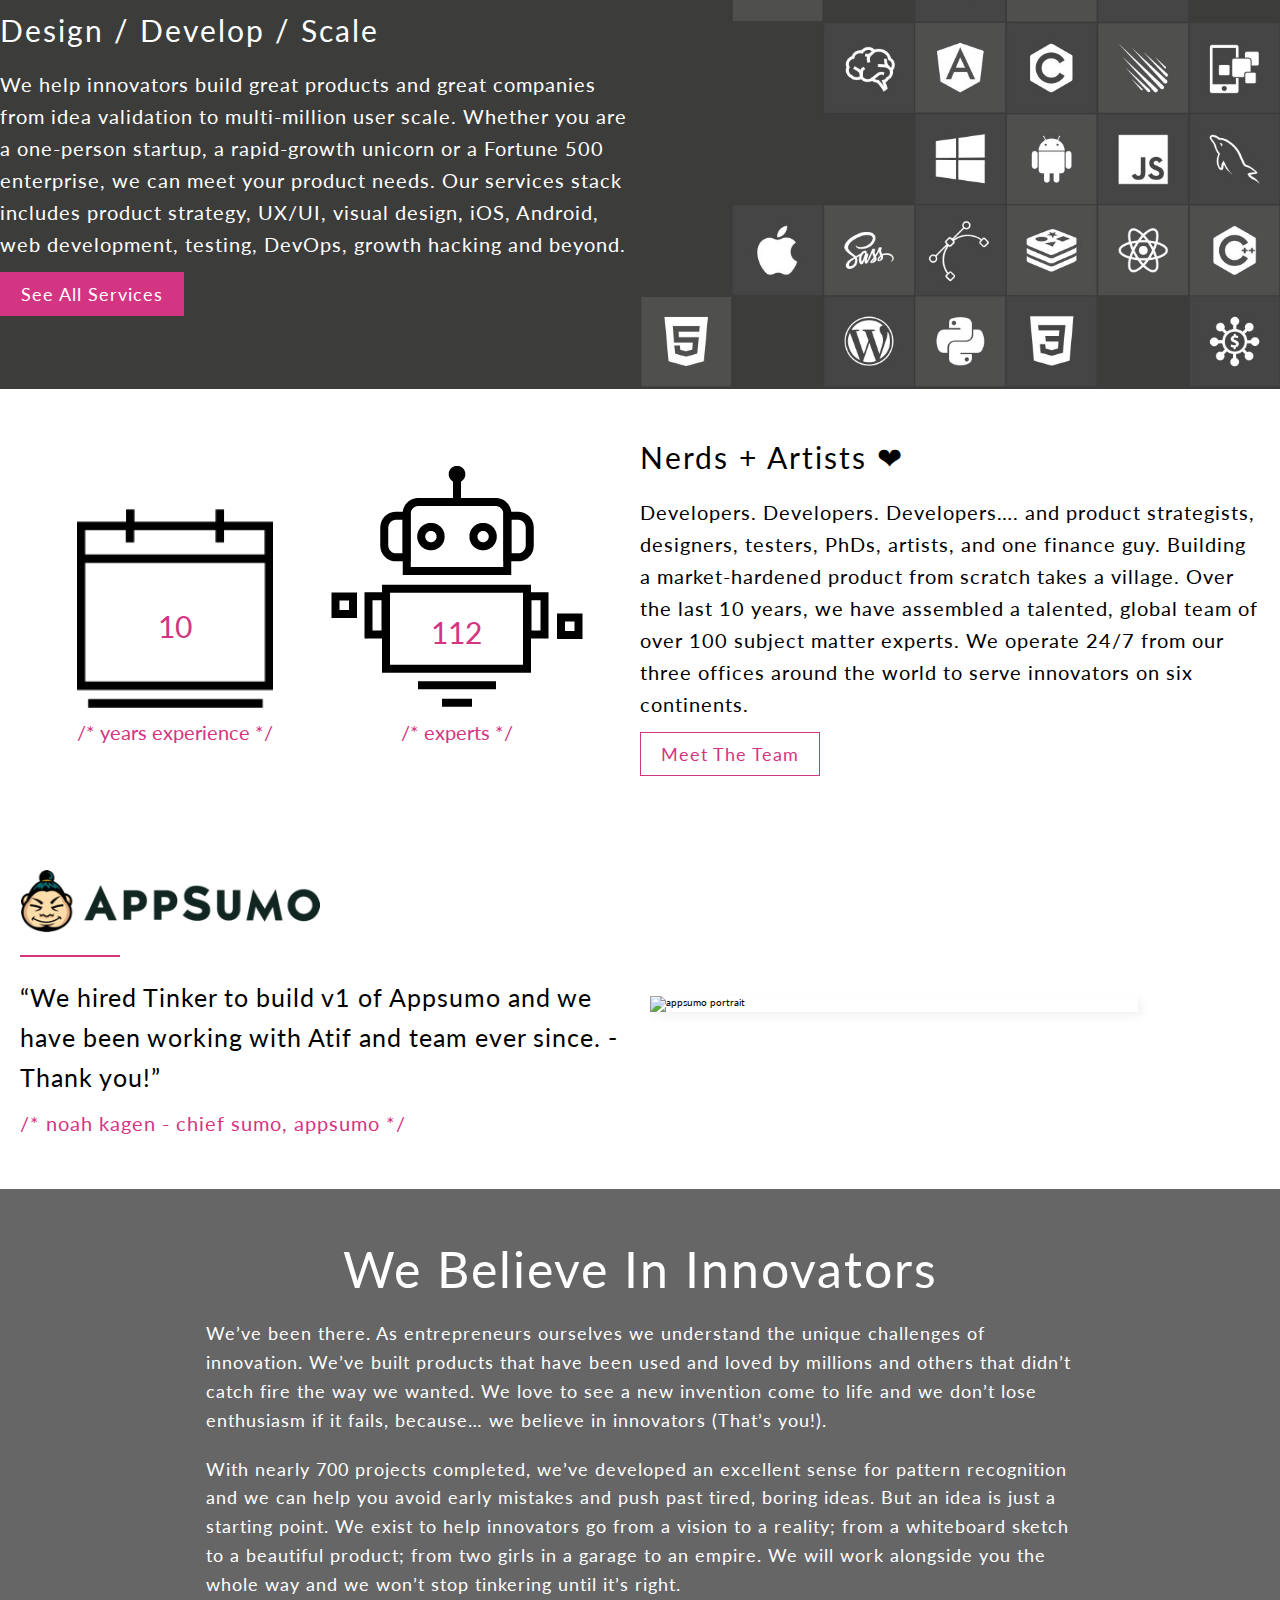
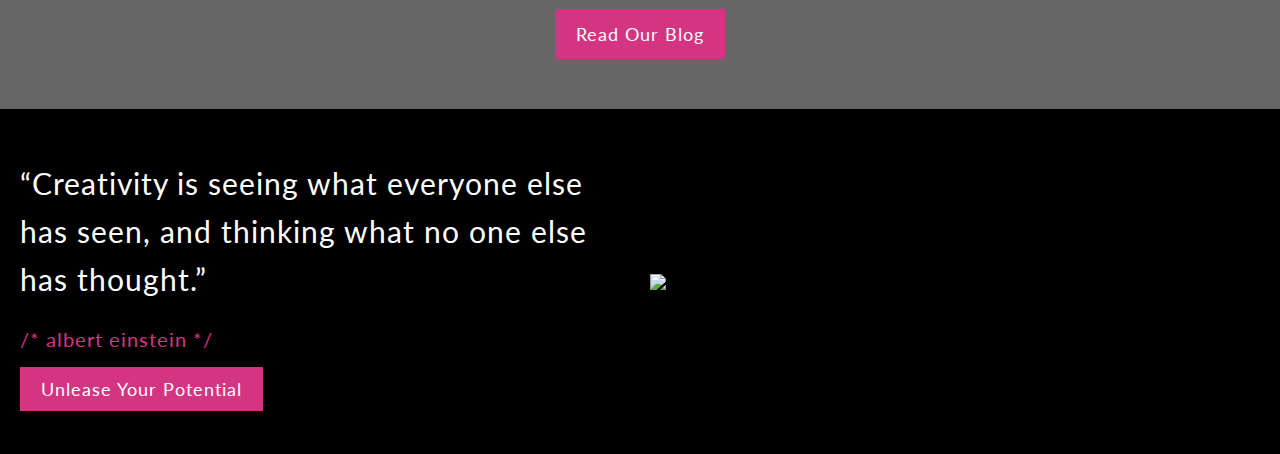
==== commit a4f7af84: "created quote section" ====
--- a/index.html
+++ b/index.html
@@ -15,21 +15,21 @@
     <title>Tinker Clone</title>
   </head>
   <body>
+    <!-- nav -->
+    <nav class="navigation p-2">
+      <a href="index.html" class="navigation-logo">
+        <img src="images/home/logo.png" alt="tinker logo" />
+      </a>
+      <div class="navigation-links">
+        <a href="#!" class="current">home</a>
+        <a href="#!" class="ml-3">services</a>
+        <a href="#!" class="ml-3">clients</a>
+        <a href="#!" class="ml-3">team</a>
+        <a href="#!" class="ml-3">tinker and tweak</a>
+        <a href="#!" class="btn btn-primary ml-3">Contact</a>
+      </div>
+    </nav>
     <header>
-      <!-- nav -->
-      <nav class="navigation p-2">
-        <a href="index.html" class="navigation-logo">
-          <img src="images/home/logo.png" alt="tinker logo" />
-        </a>
-        <div class="navigation-links">
-          <a href="#!" class="current">home</a>
-          <a href="#!" class="ml-3">services</a>
-          <a href="#!" class="ml-3">clients</a>
-          <a href="#!" class="ml-3">team</a>
-          <a href="#!" class="ml-3">tinker and tweak</a>
-          <a href="#!" class="btn btn-primary ml-3">Contact</a>
-        </div>
-      </nav>
       <!-- hero -->
       <section class="hero">
         <div class="hero-content mt-5">
@@ -96,12 +96,12 @@
           <div class="team-content-img">
             <img src="images/home/icon_experience.png" alt="experience icon" />
             <span>10</span>
-            <p>/* years experience */</p>
+            <p class="mt-1">/* years experience */</p>
           </div>
           <div class="team-content-img experts-icon">
             <img src="images/home/icon_experts.png" alt="experts icon" />
             <span class="expert-number">112</span>
-            <p>/* experts */</p>
+            <p class="mt-1">/* experts */</p>
           </div>
         </div>
         <div class="team-content-info">
@@ -118,6 +118,64 @@
         </div>
       </div>
     </section>
+    <!-- testimonial -->
+    <section class="testimonial">
+      <div class="testimonial-content">
+        <div class="testimonial-content-info">
+          <img src="images/home/appsumo-logo-1.png" alt="appsumo logo" />
+          <div class="underline my-2"></div>
+          <blockquote class="my-1">
+            “We hired Tinker to build v1 of Appsumo and we have been working
+            with Atif and team ever since. - Thank you!”
+          </blockquote>
+          <p>/* noah kagen - chief sumo, appsumo */</p>
+        </div>
+        <div class="testimonial-content-img">
+          <img src="images/home/portrait.jpg" alt="appsumo portrait" />
+        </div>
+      </div>
+    </section>
+    <!-- blog -->
+    <section class="blog">
+      <div class="blog-content">
+        <h2 class="mb-1">We believe in innovators</h2>
+        <p class="my-1">
+          We’ve been there. As entrepreneurs ourselves we understand the unique
+          challenges of innovation. We’ve built products that have been used and
+          loved by millions and others that didn’t catch fire the way we wanted.
+          We love to see a new invention come to life and we don’t lose
+          enthusiasm if it fails, because… we believe in innovators (That’s
+          you!).
+        </p>
+        <p class="my-1">
+          With nearly 700 projects completed, we’ve developed an excellent sense
+          for pattern recognition and we can help you avoid early mistakes and
+          push past tired, boring ideas. But an idea is just a starting point.
+          We exist to help innovators go from a vision to a reality; from a
+          whiteboard sketch to a beautiful product; from two girls in a garage
+          to an empire. We will work alongside you the whole way and we won’t
+          stop tinkering until it’s right.
+        </p>
+        <a href="#!" class="btn btn-primary">Read Our Blog</a>
+      </div>
+    </section>
+    <!-- quote -->
+    <section class="quote">
+      <div class="quote-content">
+        <div class="quote-content-info">
+          <div class="underline"></div>
+          <h2>
+            “Creativity is seeing what everyone else has seen, and thinking what
+            no one else has thought.”
+          </h2>
+          <p class="my-2">/* albert einstein */</p>
+          <a href="#!" class="btn btn-primary">Unlease Your Potential</a>
+        </div>
+        <div class="quote-content-img">
+          <img src="images/home/earth.jpg" alt="PI on chalkboard" />
+        </div>
+      </div>
+    </section>
     <script src="js/app.js"></script>
     <script src="https://unpkg.com/aos@next/dist/aos.js"></script>
     <script>
--- a/css/main.min.css
+++ b/css/main.min.css
@@ -1,2 +1,2 @@
-@import url("https://fonts.googleapis.com/css2?family=Lato:wght@300;400;700&display=swap");.m-1{margin:1rem}.my-1{margin:1rem 0}.mx-1{margin:0 1rem}.mt-1{margin-top:1rem}.mr-1{margin-right:1rem}.mb-1{margin-bottom:1rem}.ml-1{margin-left:1rem}.p-1{padding:1rem}.py-1{padding:1rem 0}.px-1{padding:0 1rem}.pt-1{padding-top:1rem}.pr-1{padding-right:1rem}.pb-1{padding-bottom:1rem}.pl-1{padding-left:1rem}.m-2{margin:2rem}.my-2{margin:2rem 0}.mx-2{margin:0 2rem}.mt-2{margin-top:2rem}.mr-2{margin-right:2rem}.mb-2{margin-bottom:2rem}.ml-2{margin-left:2rem}.p-2{padding:2rem}.py-2{padding:2rem 0}.px-2{padding:0 2rem}.pt-2{padding-top:2rem}.pr-2{padding-right:2rem}.pb-2{padding-bottom:2rem}.pl-2{padding-left:2rem}.m-3{margin:3rem}.my-3{margin:3rem 0}.mx-3{margin:0 3rem}.mt-3{margin-top:3rem}.mr-3{margin-right:3rem}.mb-3{margin-bottom:3rem}.ml-3{margin-left:3rem}.p-3{padding:3rem}.py-3{padding:3rem 0}.px-3{padding:0 3rem}.pt-3{padding-top:3rem}.pr-3{padding-right:3rem}.pb-3{padding-bottom:3rem}.pl-3{padding-left:3rem}.m-4{margin:4rem}.my-4{margin:4rem 0}.mx-4{margin:0 4rem}.mt-4{margin-top:4rem}.mr-4{margin-right:4rem}.mb-4{margin-bottom:4rem}.ml-4{margin-left:4rem}.p-4{padding:4rem}.py-4{padding:4rem 0}.px-4{padding:0 4rem}.pt-4{padding-top:4rem}.pr-4{padding-right:4rem}.pb-4{padding-bottom:4rem}.pl-4{padding-left:4rem}.m-5{margin:5rem}.my-5{margin:5rem 0}.mx-5{margin:0 5rem}.mt-5{margin-top:5rem}.mr-5{margin-right:5rem}.mb-5{margin-bottom:5rem}.ml-5{margin-left:5rem}.p-5{padding:5rem}.py-5{padding:5rem 0}.px-5{padding:0 5rem}.pt-5{padding-top:5rem}.pr-5{padding-right:5rem}.pb-5{padding-bottom:5rem}.pl-5{padding-left:5rem}.navigation{max-width:1400px;margin:0 auto;display:flex;justify-content:space-around;align-items:center;position:sticky;top:0;overflow:hidden;z-index:100;background-color:#fff}.navigation-logo img{width:15rem}.navigation-links a{font-size:1.8rem;color:#000}.navigation-links a:hover{color:#d43582}.navigation .current{border-bottom:0.1rem solid #d43582;color:#d43582}.btn,.btn-primary,.btn-trans{font-weight:400;letter-spacing:0.1rem;line-height:1.6;padding:1rem 2rem;border:0.1rem solid #d43582;transition:all 0.3s ease;font-size:1.8rem}.btn-primary{background-color:#d43582;color:#fff !important}.btn-primary:hover{background-color:transparent;color:#d43582 !important}.btn-trans{color:#d43582}.btn-trans:hover{background-color:#d43582;color:#fff}.hero{max-width:1400px;margin:0 auto;padding:5rem 2rem;position:relative;height:100vh}.hero-content{display:grid;grid-template-columns:repeat(2, 1fr);align-items:center;justify-content:center}.hero-content h1{font-weight:400;letter-spacing:0.2rem;text-transform:capitalize;font-size:5rem}.hero-img{z-index:-1;position:absolute;top:10%;left:35%}.project{max-width:1400px;margin:0 auto}.project-content{display:grid;grid-template-columns:repeat(2, 1fr);align-items:center;gap:2rem}.project-content-info img{width:5rem}.project-content-info h2{font-weight:400;letter-spacing:0.2rem;text-transform:capitalize;font-size:3rem}.project-content-info p{font-weight:400;letter-spacing:0.1rem;line-height:1.6;font-size:2rem}.project-content-info p:nth-of-type(2){font-weight:400;letter-spacing:0.1rem;line-height:1.6;font-size:1.8rem;color:#d43582}.project-content-info-count{display:flex;justify-content:flex-end}.project-content-info-count img{width:20rem}.services{background-color:#3c3c3b}.services-content{max-width:1400px;margin:0 auto;display:grid;grid-template-columns:repeat(2, 1fr);align-items:center}.services-content-info h2{font-weight:400;letter-spacing:0.2rem;text-transform:capitalize;font-size:3rem;color:#fff}.services-content-info p{font-weight:400;letter-spacing:0.1rem;line-height:1.6;font-size:2rem;color:#fff}.team{padding:5rem 2rem;max-width:1400px;margin:0 auto}.team-content{display:grid;grid-template-columns:repeat(2, 1fr);align-items:center}.team-content-imgs{display:flex;align-items:flex-end;justify-content:space-evenly}.team-content-imgs .team-content-img{position:relative}.team-content-imgs .team-content-img span{position:absolute;top:50%;left:50%;transform:translate(-50%, -50%);color:#d43582;font-size:3rem}.team-content-imgs .team-content-img .expert-number{position:absolute;top:60%;left:50%;transform:translate(-50%, -50%)}.team-content-imgs .team-content-img p{color:#d43582;font-size:2rem;text-align:center}.team-content-info h2{font-weight:400;letter-spacing:0.2rem;text-transform:capitalize;font-size:3rem}.team-content-info p{font-weight:400;letter-spacing:0.1rem;line-height:1.6;font-size:2rem}*,*::before,*::after{margin:0;padding:0;box-sizing:border-box;text-decoration:none;list-style:none}html{font-size:62.5%;scroll-behavior:smooth}body{font-family:"Lato", sans-serif}img{width:100%;object-fit:cover}button{cursor:pointer;outline:0}.wrapper{width:100%;height:100%}
+@import url("https://fonts.googleapis.com/css2?family=Lato:wght@300;400;700&display=swap");.m-1{margin:1rem}.my-1{margin:1rem 0}.mx-1{margin:0 1rem}.mt-1{margin-top:1rem}.mr-1{margin-right:1rem}.mb-1{margin-bottom:1rem}.ml-1{margin-left:1rem}.p-1{padding:1rem}.py-1{padding:1rem 0}.px-1{padding:0 1rem}.pt-1{padding-top:1rem}.pr-1{padding-right:1rem}.pb-1{padding-bottom:1rem}.pl-1{padding-left:1rem}.m-2{margin:2rem}.my-2{margin:2rem 0}.mx-2{margin:0 2rem}.mt-2{margin-top:2rem}.mr-2{margin-right:2rem}.mb-2{margin-bottom:2rem}.ml-2{margin-left:2rem}.p-2{padding:2rem}.py-2{padding:2rem 0}.px-2{padding:0 2rem}.pt-2{padding-top:2rem}.pr-2{padding-right:2rem}.pb-2{padding-bottom:2rem}.pl-2{padding-left:2rem}.m-3{margin:3rem}.my-3{margin:3rem 0}.mx-3{margin:0 3rem}.mt-3{margin-top:3rem}.mr-3{margin-right:3rem}.mb-3{margin-bottom:3rem}.ml-3{margin-left:3rem}.p-3{padding:3rem}.py-3{padding:3rem 0}.px-3{padding:0 3rem}.pt-3{padding-top:3rem}.pr-3{padding-right:3rem}.pb-3{padding-bottom:3rem}.pl-3{padding-left:3rem}.m-4{margin:4rem}.my-4{margin:4rem 0}.mx-4{margin:0 4rem}.mt-4{margin-top:4rem}.mr-4{margin-right:4rem}.mb-4{margin-bottom:4rem}.ml-4{margin-left:4rem}.p-4{padding:4rem}.py-4{padding:4rem 0}.px-4{padding:0 4rem}.pt-4{padding-top:4rem}.pr-4{padding-right:4rem}.pb-4{padding-bottom:4rem}.pl-4{padding-left:4rem}.m-5{margin:5rem}.my-5{margin:5rem 0}.mx-5{margin:0 5rem}.mt-5{margin-top:5rem}.mr-5{margin-right:5rem}.mb-5{margin-bottom:5rem}.ml-5{margin-left:5rem}.p-5{padding:5rem}.py-5{padding:5rem 0}.px-5{padding:0 5rem}.pt-5{padding-top:5rem}.pr-5{padding-right:5rem}.pb-5{padding-bottom:5rem}.pl-5{padding-left:5rem}.navigation{display:flex;justify-content:space-around;align-items:center;position:sticky;width:100%;top:0;overflow-x:hidden;z-index:100;background-color:#fff}.navigation-logo img{width:15rem}.navigation-links a{font-size:1.8rem;color:#000}.navigation-links a:hover{color:#d43582}.navigation .current{border-bottom:0.1rem solid #d43582;color:#d43582}.btn,.btn-primary,.btn-trans{font-weight:400;letter-spacing:0.1rem;line-height:1.6;padding:1rem 2rem;border:0.1rem solid #d43582;transition:all 0.3s ease;font-size:1.8rem}.btn-primary{background-color:#d43582;color:#fff !important}.btn-primary:hover{background-color:transparent;color:#d43582 !important}.btn-trans{color:#d43582}.btn-trans:hover{background-color:#d43582;color:#fff}.hero{max-width:1400px;margin:0 auto;padding:5rem 2rem;position:relative;height:100vh}.hero-content{display:grid;grid-template-columns:repeat(2, 1fr);align-items:center;justify-content:center}.hero-content h1{font-weight:400;letter-spacing:0.2rem;text-transform:capitalize;font-size:5rem}.hero-img{z-index:-1;position:absolute;top:10%;left:35%}.project{max-width:1400px;margin:0 auto}.project-content{display:grid;grid-template-columns:repeat(2, 1fr);align-items:center;gap:2rem}.project-content-info img{width:5rem}.project-content-info h2{font-weight:400;letter-spacing:0.2rem;text-transform:capitalize;font-size:3rem}.project-content-info p{font-weight:400;letter-spacing:0.1rem;line-height:1.6;font-size:2rem}.project-content-info p:nth-of-type(2){font-weight:400;letter-spacing:0.1rem;line-height:1.6;font-size:1.8rem;color:#d43582}.project-content-info-count{display:flex;justify-content:flex-end}.project-content-info-count img{width:20rem}.services{background-color:#3c3c3b}.services-content{max-width:1400px;margin:0 auto;display:grid;grid-template-columns:repeat(2, 1fr);align-items:center}.services-content-info h2{font-weight:400;letter-spacing:0.2rem;text-transform:capitalize;font-size:3rem;color:#fff}.services-content-info p{font-weight:400;letter-spacing:0.1rem;line-height:1.6;font-size:2rem;color:#fff}.team{padding:5rem 2rem;max-width:1400px;margin:0 auto}.team-content{display:grid;grid-template-columns:repeat(2, 1fr);align-items:center}.team-content-imgs{display:flex;align-items:flex-end;justify-content:space-evenly}.team-content-imgs .team-content-img{position:relative}.team-content-imgs .team-content-img span{position:absolute;top:50%;left:50%;transform:translate(-50%, -50%);color:#d43582;font-size:3rem}.team-content-imgs .team-content-img .expert-number{position:absolute;top:60%;left:50%;transform:translate(-50%, -50%)}.team-content-imgs .team-content-img p{color:#d43582;font-size:2rem;text-align:center}.team-content-info h2{font-weight:400;letter-spacing:0.2rem;text-transform:capitalize;font-size:3rem}.team-content-info p{font-weight:400;letter-spacing:0.1rem;line-height:1.6;font-size:2rem}.testimonial{padding:5rem 2rem;max-width:1400px;margin:0 auto}.testimonial-content{display:grid;grid-template-columns:repeat(2, 1fr);align-items:center;gap:2rem}.testimonial-content-info img{width:30rem}.testimonial-content-info .underline{width:10rem;height:0.2rem;background-color:#d43582}.testimonial-content-info blockquote{font-weight:400;letter-spacing:0.1rem;line-height:1.6;font-size:2.5rem}.testimonial-content-info p{font-weight:400;letter-spacing:0.1rem;line-height:1.6;font-size:2rem;color:#d43582}.testimonial-content-img{width:80%;box-shadow:0.4rem 0.4rem 1rem #f2f2f2}.blog{background:linear-gradient(rgba(0,0,0,0.6), rgba(0,0,0,0.6)),url("/images/home/tinker-banner-2.png") center center/cover no-repeat fixed}.blog-content{display:flex;flex-direction:column;justify-content:center;align-items:center;text-align:center;max-width:1400px;margin:0 auto;padding:5rem 2rem;text-align:left}.blog-content h2{font-weight:400;letter-spacing:0.2rem;text-transform:capitalize;font-size:5rem;color:#fff}.blog-content p{font-weight:400;letter-spacing:0.1rem;line-height:1.6;font-size:1.8rem;width:70%;color:#fff}.quote{background-color:#000}.quote-content{padding:5rem 2rem;max-width:1400px;margin:0 auto;display:grid;grid-template-columns:repeat(2, 1fr);align-items:center;gap:2rem}.quote-content-info h2{font-weight:400;letter-spacing:0.1rem;line-height:1.6;font-size:3rem;color:#fff}.quote-content-info p{font-weight:400;letter-spacing:0.1rem;line-height:1.6;font-size:2rem;color:#d43582}*,*::before,*::after{margin:0;padding:0;box-sizing:border-box;text-decoration:none;list-style:none}html{font-size:62.5%;scroll-behavior:smooth}body{font-family:"Lato", sans-serif}img{width:100%;object-fit:cover}button{cursor:pointer;outline:0}.wrapper{width:100%;height:100%}
 /*# sourceMappingURL=main.min.css.map */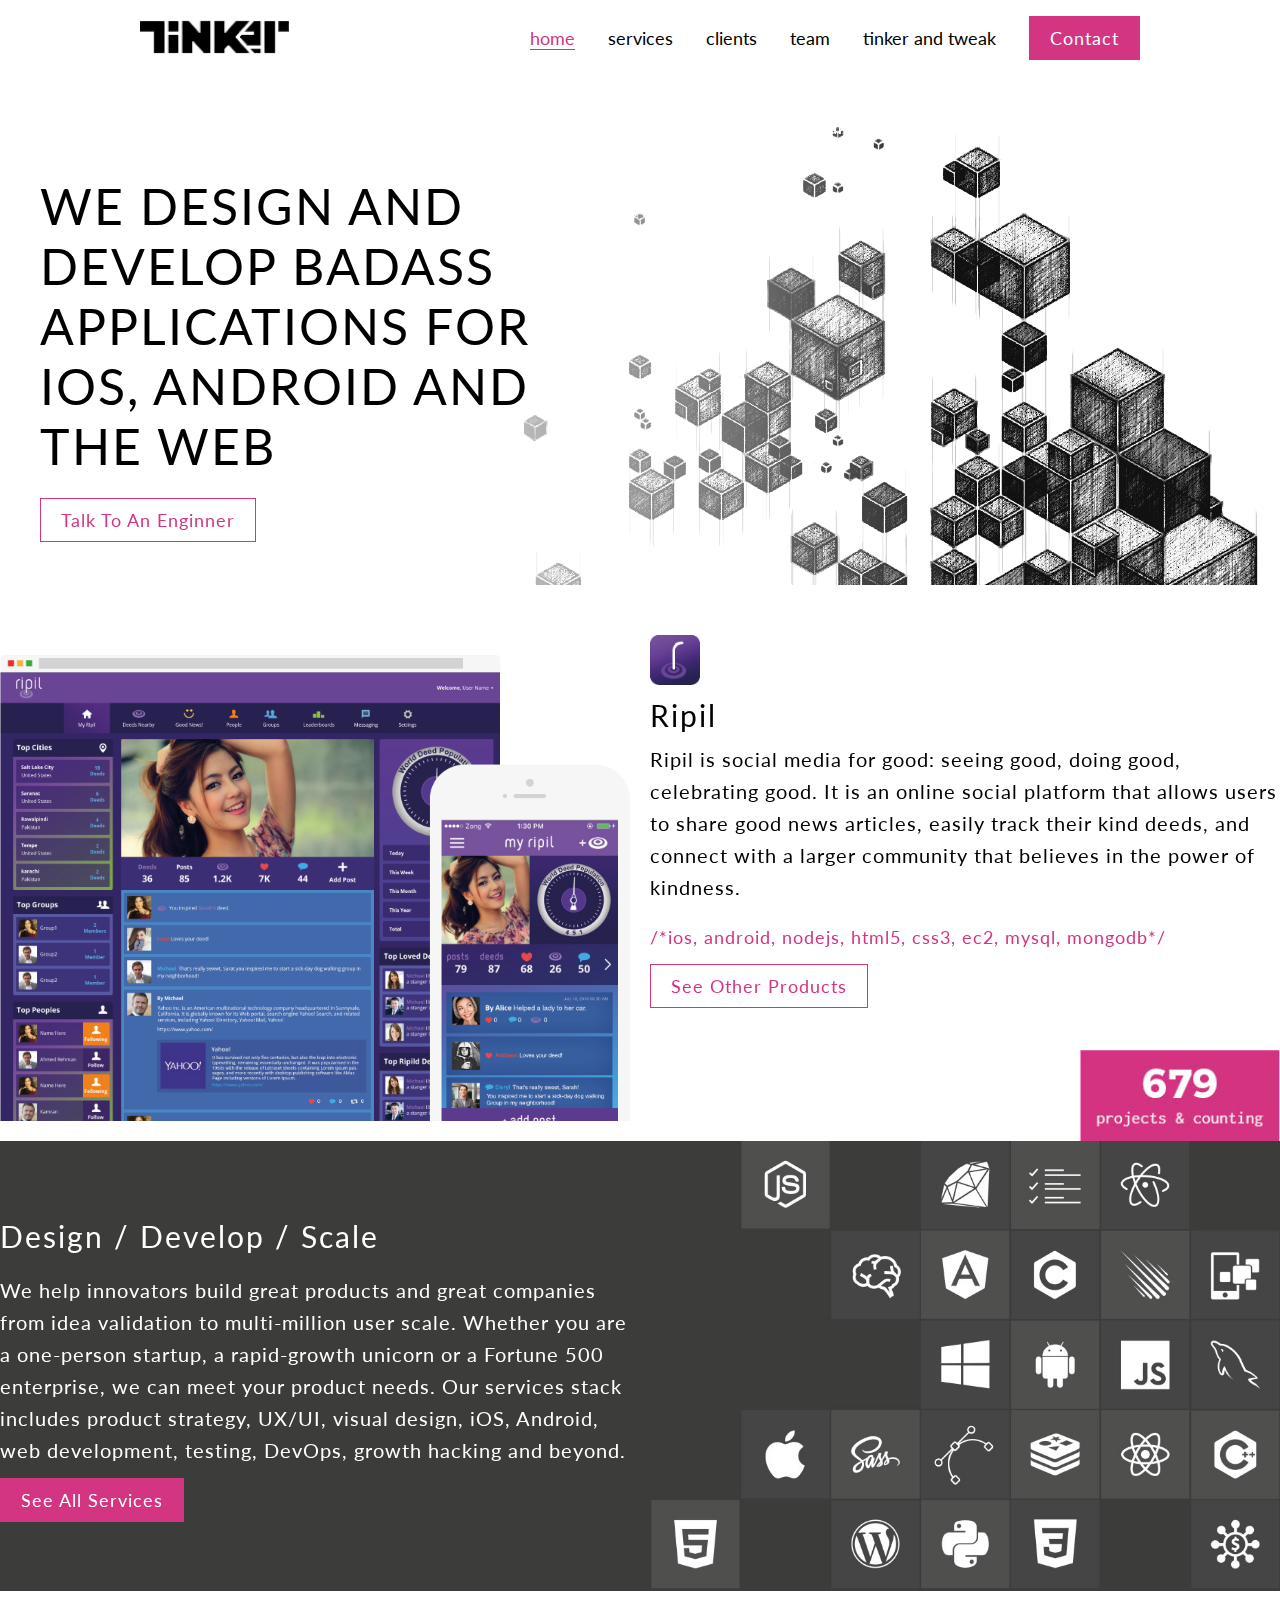
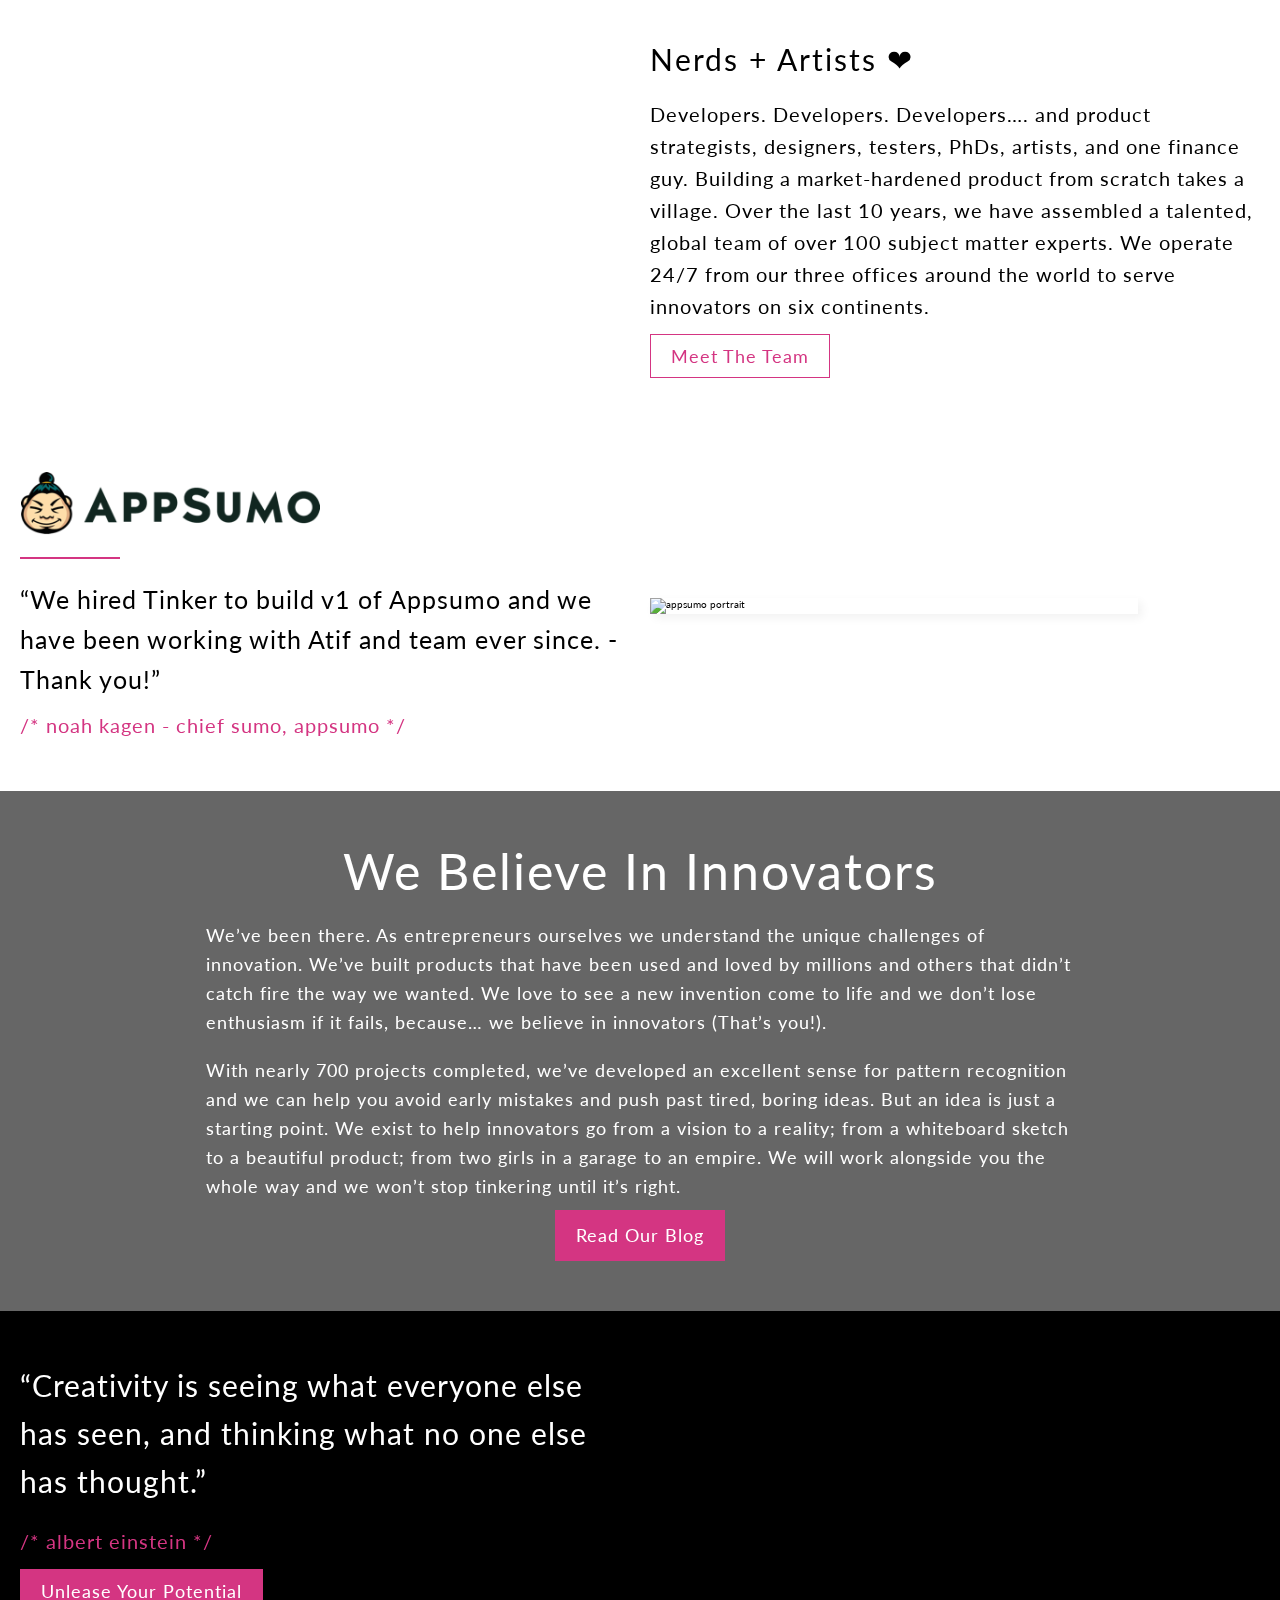
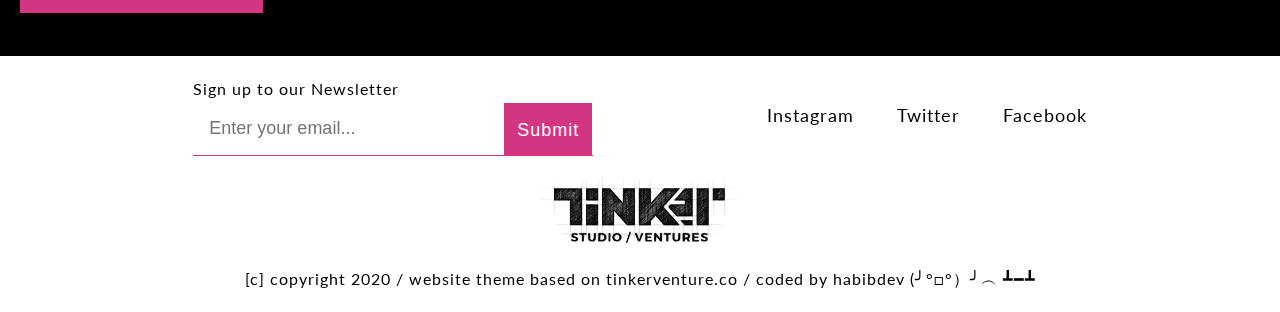
==== commit a078464a: "created hamburger menu" ====
--- a/index.html
+++ b/index.html
@@ -15,6 +15,9 @@
     <title>Tinker Clone</title>
   </head>
   <body>
+    <!-- 
+      TODO: add hamburger menu | create other pages
+     -->
     <!-- nav -->
     <nav class="navigation p-2">
       <a href="index.html" class="navigation-logo">
@@ -28,8 +31,36 @@
         <a href="#!" class="ml-3">tinker and tweak</a>
         <a href="#!" class="btn btn-primary ml-3">Contact</a>
       </div>
+      <aside class="menu-navbar">
+        <a href="#!" class="hamburger-menu">
+          <i class="fas fa-bars"></i>
+        </a>
+        <ul class="nav-list">
+          <a href="index.html" class="navigation-logo">
+            <img src="images/home/logo.png" alt="tinker logo" />
+          </a>
+          <li class="nav-item">
+            <a href="#!" class="nav-link current">home</a>
+          </li>
+          <li class="nav-item">
+            <a href="#!" class="nav-link">services</a>
+          </li>
+          <li class="nav-item">
+            <a href="#!" class="nav-link">clients</a>
+          </li>
+          <li class="nav-item">
+            <a href="#!" class="nav-link">team</a>
+          </li>
+          <li class="nav-item">
+            <a href="#!" class="nav-link">tinker and tweak</a>
+          </li>
+          <li class="nav-item">
+            <a href="#!" class="btn btn-primary">Contact</a>
+          </li>
+        </ul>
+      </aside>
     </nav>
-    <header>
+    <header id="hero">
       <!-- hero -->
       <section class="hero">
         <div class="hero-content mt-5">
@@ -42,7 +73,11 @@
           </div>
         </div>
         <div class="hero-img px-2">
-          <img src="images/home/tinker-banner-2.png" alt="tinker banner" />
+          <img
+            src="images/home/tinker-banner-2.png"
+            alt="tinker banner"
+            data-aos="fade-left"
+          />
         </div>
       </section>
     </header>
@@ -92,7 +127,7 @@
     <!-- team -->
     <section class="team">
       <div class="team-content">
-        <div class="team-content-imgs">
+        <div class="team-content-imgs" data-aos="fade-down">
           <div class="team-content-img">
             <img src="images/home/icon_experience.png" alt="experience icon" />
             <span>10</span>
@@ -172,10 +207,50 @@
           <a href="#!" class="btn btn-primary">Unlease Your Potential</a>
         </div>
         <div class="quote-content-img">
-          <img src="images/home/earth.jpg" alt="PI on chalkboard" />
-        </div>
-      </div>
-    </section>
+          <img
+            src="images/home/earth.jpg"
+            alt="PI on chalkboard"
+            data-aos="fade-left"
+          />
+        </div>
+      </div>
+    </section>
+    <!-- footer -->
+    <footer class="footer">
+      <div class="footer-top">
+        <div class="newsletter">
+          <label for="newsletter">Sign up to our Newsletter</label>
+          <div class="newsletter-container">
+            <input
+              type="email"
+              id="newsletter"
+              placeholder="Enter your email..."
+            />
+            <button
+              href="#!"
+              class="btn btn-primary newsletter-btn"
+              type="submit"
+            >
+              Submit
+            </button>
+          </div>
+        </div>
+        <div class="social-links">
+          <a href="#!">Instagram</a>
+          <a href="#!" class="ml-4">Twitter</a>
+          <a href="#!" class="ml-4">Facebook</a>
+        </div>
+      </div>
+      <div class="footer-bottom mt-2">
+        <a href="#hero">
+          <img src="images/home/footer-logo.png" alt="tinker footer logo" />
+        </a>
+        <p class="mt-2">
+          [c] copyright 2020 / website theme based on tinkerventure.co / coded
+          by habibdev (╯°□°）╯︵ ┻━┻
+        </p>
+      </div>
+    </footer>
     <script src="js/app.js"></script>
     <script src="https://unpkg.com/aos@next/dist/aos.js"></script>
     <script>
--- a/css/main.min.css
+++ b/css/main.min.css
@@ -1,2 +1,2 @@
-@import url("https://fonts.googleapis.com/css2?family=Lato:wght@300;400;700&display=swap");.m-1{margin:1rem}.my-1{margin:1rem 0}.mx-1{margin:0 1rem}.mt-1{margin-top:1rem}.mr-1{margin-right:1rem}.mb-1{margin-bottom:1rem}.ml-1{margin-left:1rem}.p-1{padding:1rem}.py-1{padding:1rem 0}.px-1{padding:0 1rem}.pt-1{padding-top:1rem}.pr-1{padding-right:1rem}.pb-1{padding-bottom:1rem}.pl-1{padding-left:1rem}.m-2{margin:2rem}.my-2{margin:2rem 0}.mx-2{margin:0 2rem}.mt-2{margin-top:2rem}.mr-2{margin-right:2rem}.mb-2{margin-bottom:2rem}.ml-2{margin-left:2rem}.p-2{padding:2rem}.py-2{padding:2rem 0}.px-2{padding:0 2rem}.pt-2{padding-top:2rem}.pr-2{padding-right:2rem}.pb-2{padding-bottom:2rem}.pl-2{padding-left:2rem}.m-3{margin:3rem}.my-3{margin:3rem 0}.mx-3{margin:0 3rem}.mt-3{margin-top:3rem}.mr-3{margin-right:3rem}.mb-3{margin-bottom:3rem}.ml-3{margin-left:3rem}.p-3{padding:3rem}.py-3{padding:3rem 0}.px-3{padding:0 3rem}.pt-3{padding-top:3rem}.pr-3{padding-right:3rem}.pb-3{padding-bottom:3rem}.pl-3{padding-left:3rem}.m-4{margin:4rem}.my-4{margin:4rem 0}.mx-4{margin:0 4rem}.mt-4{margin-top:4rem}.mr-4{margin-right:4rem}.mb-4{margin-bottom:4rem}.ml-4{margin-left:4rem}.p-4{padding:4rem}.py-4{padding:4rem 0}.px-4{padding:0 4rem}.pt-4{padding-top:4rem}.pr-4{padding-right:4rem}.pb-4{padding-bottom:4rem}.pl-4{padding-left:4rem}.m-5{margin:5rem}.my-5{margin:5rem 0}.mx-5{margin:0 5rem}.mt-5{margin-top:5rem}.mr-5{margin-right:5rem}.mb-5{margin-bottom:5rem}.ml-5{margin-left:5rem}.p-5{padding:5rem}.py-5{padding:5rem 0}.px-5{padding:0 5rem}.pt-5{padding-top:5rem}.pr-5{padding-right:5rem}.pb-5{padding-bottom:5rem}.pl-5{padding-left:5rem}.navigation{display:flex;justify-content:space-around;align-items:center;position:sticky;width:100%;top:0;overflow-x:hidden;z-index:100;background-color:#fff}.navigation-logo img{width:15rem}.navigation-links a{font-size:1.8rem;color:#000}.navigation-links a:hover{color:#d43582}.navigation .current{border-bottom:0.1rem solid #d43582;color:#d43582}.btn,.btn-primary,.btn-trans{font-weight:400;letter-spacing:0.1rem;line-height:1.6;padding:1rem 2rem;border:0.1rem solid #d43582;transition:all 0.3s ease;font-size:1.8rem}.btn-primary{background-color:#d43582;color:#fff !important}.btn-primary:hover{background-color:transparent;color:#d43582 !important}.btn-trans{color:#d43582}.btn-trans:hover{background-color:#d43582;color:#fff}.hero{max-width:1400px;margin:0 auto;padding:5rem 2rem;position:relative;height:100vh}.hero-content{display:grid;grid-template-columns:repeat(2, 1fr);align-items:center;justify-content:center}.hero-content h1{font-weight:400;letter-spacing:0.2rem;text-transform:capitalize;font-size:5rem}.hero-img{z-index:-1;position:absolute;top:10%;left:35%}.project{max-width:1400px;margin:0 auto}.project-content{display:grid;grid-template-columns:repeat(2, 1fr);align-items:center;gap:2rem}.project-content-info img{width:5rem}.project-content-info h2{font-weight:400;letter-spacing:0.2rem;text-transform:capitalize;font-size:3rem}.project-content-info p{font-weight:400;letter-spacing:0.1rem;line-height:1.6;font-size:2rem}.project-content-info p:nth-of-type(2){font-weight:400;letter-spacing:0.1rem;line-height:1.6;font-size:1.8rem;color:#d43582}.project-content-info-count{display:flex;justify-content:flex-end}.project-content-info-count img{width:20rem}.services{background-color:#3c3c3b}.services-content{max-width:1400px;margin:0 auto;display:grid;grid-template-columns:repeat(2, 1fr);align-items:center}.services-content-info h2{font-weight:400;letter-spacing:0.2rem;text-transform:capitalize;font-size:3rem;color:#fff}.services-content-info p{font-weight:400;letter-spacing:0.1rem;line-height:1.6;font-size:2rem;color:#fff}.team{padding:5rem 2rem;max-width:1400px;margin:0 auto}.team-content{display:grid;grid-template-columns:repeat(2, 1fr);align-items:center}.team-content-imgs{display:flex;align-items:flex-end;justify-content:space-evenly}.team-content-imgs .team-content-img{position:relative}.team-content-imgs .team-content-img span{position:absolute;top:50%;left:50%;transform:translate(-50%, -50%);color:#d43582;font-size:3rem}.team-content-imgs .team-content-img .expert-number{position:absolute;top:60%;left:50%;transform:translate(-50%, -50%)}.team-content-imgs .team-content-img p{color:#d43582;font-size:2rem;text-align:center}.team-content-info h2{font-weight:400;letter-spacing:0.2rem;text-transform:capitalize;font-size:3rem}.team-content-info p{font-weight:400;letter-spacing:0.1rem;line-height:1.6;font-size:2rem}.testimonial{padding:5rem 2rem;max-width:1400px;margin:0 auto}.testimonial-content{display:grid;grid-template-columns:repeat(2, 1fr);align-items:center;gap:2rem}.testimonial-content-info img{width:30rem}.testimonial-content-info .underline{width:10rem;height:0.2rem;background-color:#d43582}.testimonial-content-info blockquote{font-weight:400;letter-spacing:0.1rem;line-height:1.6;font-size:2.5rem}.testimonial-content-info p{font-weight:400;letter-spacing:0.1rem;line-height:1.6;font-size:2rem;color:#d43582}.testimonial-content-img{width:80%;box-shadow:0.4rem 0.4rem 1rem #f2f2f2}.blog{background:linear-gradient(rgba(0,0,0,0.6), rgba(0,0,0,0.6)),url("/images/home/tinker-banner-2.png") center center/cover no-repeat fixed}.blog-content{display:flex;flex-direction:column;justify-content:center;align-items:center;text-align:center;max-width:1400px;margin:0 auto;padding:5rem 2rem;text-align:left}.blog-content h2{font-weight:400;letter-spacing:0.2rem;text-transform:capitalize;font-size:5rem;color:#fff}.blog-content p{font-weight:400;letter-spacing:0.1rem;line-height:1.6;font-size:1.8rem;width:70%;color:#fff}.quote{background-color:#000}.quote-content{padding:5rem 2rem;max-width:1400px;margin:0 auto;display:grid;grid-template-columns:repeat(2, 1fr);align-items:center;gap:2rem}.quote-content-info h2{font-weight:400;letter-spacing:0.1rem;line-height:1.6;font-size:3rem;color:#fff}.quote-content-info p{font-weight:400;letter-spacing:0.1rem;line-height:1.6;font-size:2rem;color:#d43582}*,*::before,*::after{margin:0;padding:0;box-sizing:border-box;text-decoration:none;list-style:none}html{font-size:62.5%;scroll-behavior:smooth}body{font-family:"Lato", sans-serif}img{width:100%;object-fit:cover}button{cursor:pointer;outline:0}.wrapper{width:100%;height:100%}
+@import url("https://fonts.googleapis.com/css2?family=Lato:wght@300;400;700&display=swap");.m-1{margin:1rem}.my-1{margin:1rem 0}.mx-1{margin:0 1rem}.mt-1{margin-top:1rem}.mr-1{margin-right:1rem}.mb-1{margin-bottom:1rem}.ml-1{margin-left:1rem}.p-1{padding:1rem}.py-1{padding:1rem 0}.px-1{padding:0 1rem}.pt-1{padding-top:1rem}.pr-1{padding-right:1rem}.pb-1{padding-bottom:1rem}.pl-1{padding-left:1rem}.m-2{margin:2rem}.my-2{margin:2rem 0}.mx-2{margin:0 2rem}.mt-2{margin-top:2rem}.mr-2{margin-right:2rem}.mb-2{margin-bottom:2rem}.ml-2{margin-left:2rem}.p-2{padding:2rem}.py-2{padding:2rem 0}.px-2{padding:0 2rem}.pt-2{padding-top:2rem}.pr-2{padding-right:2rem}.pb-2{padding-bottom:2rem}.pl-2{padding-left:2rem}.m-3{margin:3rem}.my-3{margin:3rem 0}.mx-3{margin:0 3rem}.mt-3{margin-top:3rem}.mr-3{margin-right:3rem}.mb-3{margin-bottom:3rem}.ml-3{margin-left:3rem}.p-3{padding:3rem}.py-3{padding:3rem 0}.px-3{padding:0 3rem}.pt-3{padding-top:3rem}.pr-3{padding-right:3rem}.pb-3{padding-bottom:3rem}.pl-3{padding-left:3rem}.m-4{margin:4rem}.my-4{margin:4rem 0}.mx-4{margin:0 4rem}.mt-4{margin-top:4rem}.mr-4{margin-right:4rem}.mb-4{margin-bottom:4rem}.ml-4{margin-left:4rem}.p-4{padding:4rem}.py-4{padding:4rem 0}.px-4{padding:0 4rem}.pt-4{padding-top:4rem}.pr-4{padding-right:4rem}.pb-4{padding-bottom:4rem}.pl-4{padding-left:4rem}.m-5{margin:5rem}.my-5{margin:5rem 0}.mx-5{margin:0 5rem}.mt-5{margin-top:5rem}.mr-5{margin-right:5rem}.mb-5{margin-bottom:5rem}.ml-5{margin-left:5rem}.p-5{padding:5rem}.py-5{padding:5rem 0}.px-5{padding:0 5rem}.pt-5{padding-top:5rem}.pr-5{padding-right:5rem}.pb-5{padding-bottom:5rem}.pl-5{padding-left:5rem}.navigation{display:flex;justify-content:space-around;align-items:center;position:sticky;width:100%;top:0;overflow-x:hidden;z-index:100;background-color:#fff}.navigation-logo img{width:15rem}@media (max-width: 800px){.navigation-links{display:none}}.navigation-links a{font-size:1.8rem;color:#000}.navigation-links a:hover{color:#d43582}.navigation .current{border-bottom:0.1rem solid #d43582;color:#d43582}.footer{padding:2rem 2rem}.footer-top{display:flex;align-items:center;justify-content:space-evenly;flex-wrap:wrap}.footer-top label{font-weight:400;letter-spacing:0.1rem;line-height:1.6;display:block;font-size:1.6rem}.footer-top input{padding:1.6rem;font-size:1.8rem;outline:0;border:0;border-bottom:0.1rem solid #d43582;width:40rem}@media (max-width: 500px){.footer-top input{width:30rem}}.footer-top .newsletter-container{position:relative}.footer-top .newsletter-btn{position:absolute;top:0.1rem;right:0.1rem;bottom:0.1rem;z-index:10;padding:1.2rem;border-bottom:0}@media (max-width: 800px){.footer-top .social-links{padding:2rem 0}}.footer-top .social-links a{font-weight:400;letter-spacing:0.1rem;line-height:1.6;color:#000;font-size:1.8rem}.footer-top .social-links a:hover{color:#d43582}.footer-bottom{display:flex;flex-direction:column;justify-content:center;align-items:center;text-align:center}.footer-bottom img{width:20rem}.footer-bottom p{font-weight:400;letter-spacing:0.1rem;line-height:1.6;font-size:1.6rem}.menu-navbar{width:100%;height:100%;background-color:#3c3c3b;position:fixed;top:0;right:-100%;display:flex;justify-content:center;align-items:center;transition:right 0.8s cubic-bezier(1, 0, 0, 1);z-index:1001}.change{right:0}.hamburger-menu{position:fixed;top:2.2rem;right:2rem;display:none;z-index:1000}@media (max-width: 800px){.hamburger-menu{display:flex}}.hamburger-menu i{color:#d43582;font-size:3rem}.nav-list{text-align:left;padding:5rem;border-radius:5rem}.nav-list i{font-size:3rem;color:#fff}.nav-item{margin:25px}.nav-link{font-size:2.5rem;color:#fff;letter-spacing:0.1rem;position:relative;padding:0.3rem 0}.nav-link::before,.nav-link::after{content:"";width:100%;height:0.2rem;background-color:#d43582;position:absolute;left:0;transform:scaleX(0);transition:transform 0.5s}.nav-link::before{top:0;transform-origin:right}.nav-link::after{bottom:0;transform-origin:left}.nav-link:hover::before{transform:scaleY(1)}.nav-link:hover::after{transform:scaleX(1)}.btn,.btn-primary,.btn-trans{font-weight:400;letter-spacing:0.1rem;line-height:1.6;padding:1rem 2rem;border:0.1rem solid #d43582;transition:all 0.3s ease;font-size:1.8rem}.btn-primary{background-color:#d43582;color:#fff !important}.btn-primary:hover{background-color:transparent;color:#d43582 !important}.btn-trans{color:#d43582}.btn-trans:hover{background-color:#d43582;color:#fff}.hero{max-width:1400px;margin:0 auto;padding:5rem 2rem;position:relative;overflow:hidden}@media (max-width: 1050px){.hero{position:static}}.hero-content{display:grid;grid-template-columns:repeat(2, 1fr);align-items:center;justify-content:center}@media (max-width: 1050px){.hero-content{grid-template-columns:1fr}}.hero-content h1{font-weight:400;letter-spacing:0.2rem;text-transform:capitalize;font-size:5rem}@media (max-width: 500px){.hero-content h1{font-size:3rem}}.hero-img{z-index:-1;position:absolute;top:10%;left:35%}@media (max-width: 1050px){.hero-img{position:static}}@media (max-width: 1050px){.hero-img{position:static;margin-top:10rem}}.project{max-width:1400px;margin:0 auto;overflow:hidden}.project-content{display:grid;grid-template-columns:repeat(2, 1fr);align-items:center;gap:2rem}@media (max-width: 1050px){.project-content{grid-template-columns:1fr;padding:0 2rem}}@media (max-width: 1050px){.project-content-info{order:-1;padding:0 2rem}}.project-content-info img{width:5rem}.project-content-info h2{font-weight:400;letter-spacing:0.2rem;text-transform:capitalize;font-size:3rem}.project-content-info p{font-weight:400;letter-spacing:0.1rem;line-height:1.6;font-size:2rem}.project-content-info p:nth-of-type(2){font-weight:400;letter-spacing:0.1rem;line-height:1.6;font-size:1.8rem;color:#d43582}.project-content-info-count{display:flex;justify-content:flex-end}@media (max-width: 1050px){.project-content-info-count{justify-content:flex-start}}.project-content-info-count img{width:20rem}.services{background-color:#3c3c3b}.services-content{max-width:1400px;margin:0 auto;display:grid;grid-template-columns:repeat(2, 1fr);align-items:center;gap:2rem}@media (max-width: 1050px){.services-content{grid-template-columns:1fr;padding:0 2rem;padding-top:2rem}}.services-content-info h2{font-weight:400;letter-spacing:0.2rem;text-transform:capitalize;font-size:3rem;color:#fff}.services-content-info p{font-weight:400;letter-spacing:0.1rem;line-height:1.6;font-size:2rem;color:#fff}.team{padding:5rem 2rem;max-width:1400px;margin:0 auto;overflow:hidden}.team-content{display:grid;grid-template-columns:repeat(2, 1fr);align-items:center;gap:2rem}@media (max-width: 1050px){.team-content{grid-template-columns:1fr}}.team-content-imgs{display:flex;align-items:flex-end;justify-content:space-evenly;flex-wrap:wrap}.team-content-imgs .team-content-img{position:relative}@media (max-width: 500px){.team-content-imgs .team-content-img{padding:2rem 0}}.team-content-imgs .team-content-img span{position:absolute;top:50%;left:50%;transform:translate(-50%, -50%);color:#d43582;font-size:3rem}.team-content-imgs .team-content-img .expert-number{position:absolute;top:60%;left:50%;transform:translate(-50%, -50%)}.team-content-imgs .team-content-img p{color:#d43582;font-size:2rem;text-align:center}.team-content-info h2{font-weight:400;letter-spacing:0.2rem;text-transform:capitalize;font-size:3rem}.team-content-info p{font-weight:400;letter-spacing:0.1rem;line-height:1.6;font-size:2rem}.testimonial{padding:5rem 2rem;max-width:1400px;margin:0 auto}.testimonial-content{display:grid;grid-template-columns:repeat(2, 1fr);align-items:center;gap:2rem}@media (max-width: 800px){.testimonial-content{grid-template-columns:1fr}}.testimonial-content-info img{width:30rem}@media (max-width: 500px){.testimonial-content-info img{width:100%}}.testimonial-content-info .underline{width:10rem;height:0.2rem;background-color:#d43582}.testimonial-content-info blockquote{font-weight:400;letter-spacing:0.1rem;line-height:1.6;font-size:2.5rem}.testimonial-content-info p{font-weight:400;letter-spacing:0.1rem;line-height:1.6;font-size:2rem;color:#d43582}.testimonial-content-img{width:80%;box-shadow:0.4rem 0.4rem 1rem #f2f2f2}@media (max-width: 800px){.testimonial-content-img{width:100%}}.blog{background:linear-gradient(rgba(0,0,0,0.6), rgba(0,0,0,0.6)),url("/images/home/tinker-banner-2.png") center center/cover no-repeat fixed}.blog-content{display:flex;flex-direction:column;justify-content:center;align-items:center;text-align:center;max-width:1400px;margin:0 auto;padding:5rem 2rem;text-align:left}.blog-content h2{font-weight:400;letter-spacing:0.2rem;text-transform:capitalize;font-size:5rem;color:#fff}@media (max-width: 600px){.blog-content h2{font-size:3rem}}.blog-content p{font-weight:400;letter-spacing:0.1rem;line-height:1.6;font-size:1.8rem;width:70%;color:#fff}@media (max-width: 600px){.blog-content p{width:100%}}.quote{background-color:#000;overflow:hidden}.quote-content{padding:5rem 2rem;max-width:1400px;margin:0 auto;display:grid;grid-template-columns:repeat(2, 1fr);align-items:center;gap:2rem}@media (max-width: 600px){.quote-content{grid-template-columns:1fr}}.quote-content-info h2{font-weight:400;letter-spacing:0.1rem;line-height:1.6;font-size:3rem;color:#fff}.quote-content-info p{font-weight:400;letter-spacing:0.1rem;line-height:1.6;font-size:2rem;color:#d43582}*,*::before,*::after{margin:0;padding:0;box-sizing:border-box;text-decoration:none;list-style:none}html{font-size:62.5%;scroll-behavior:smooth}body{font-family:"Lato", sans-serif}img{width:100%;object-fit:cover}button{cursor:pointer;outline:0}.wrapper{width:100%;height:100%}
 /*# sourceMappingURL=main.min.css.map */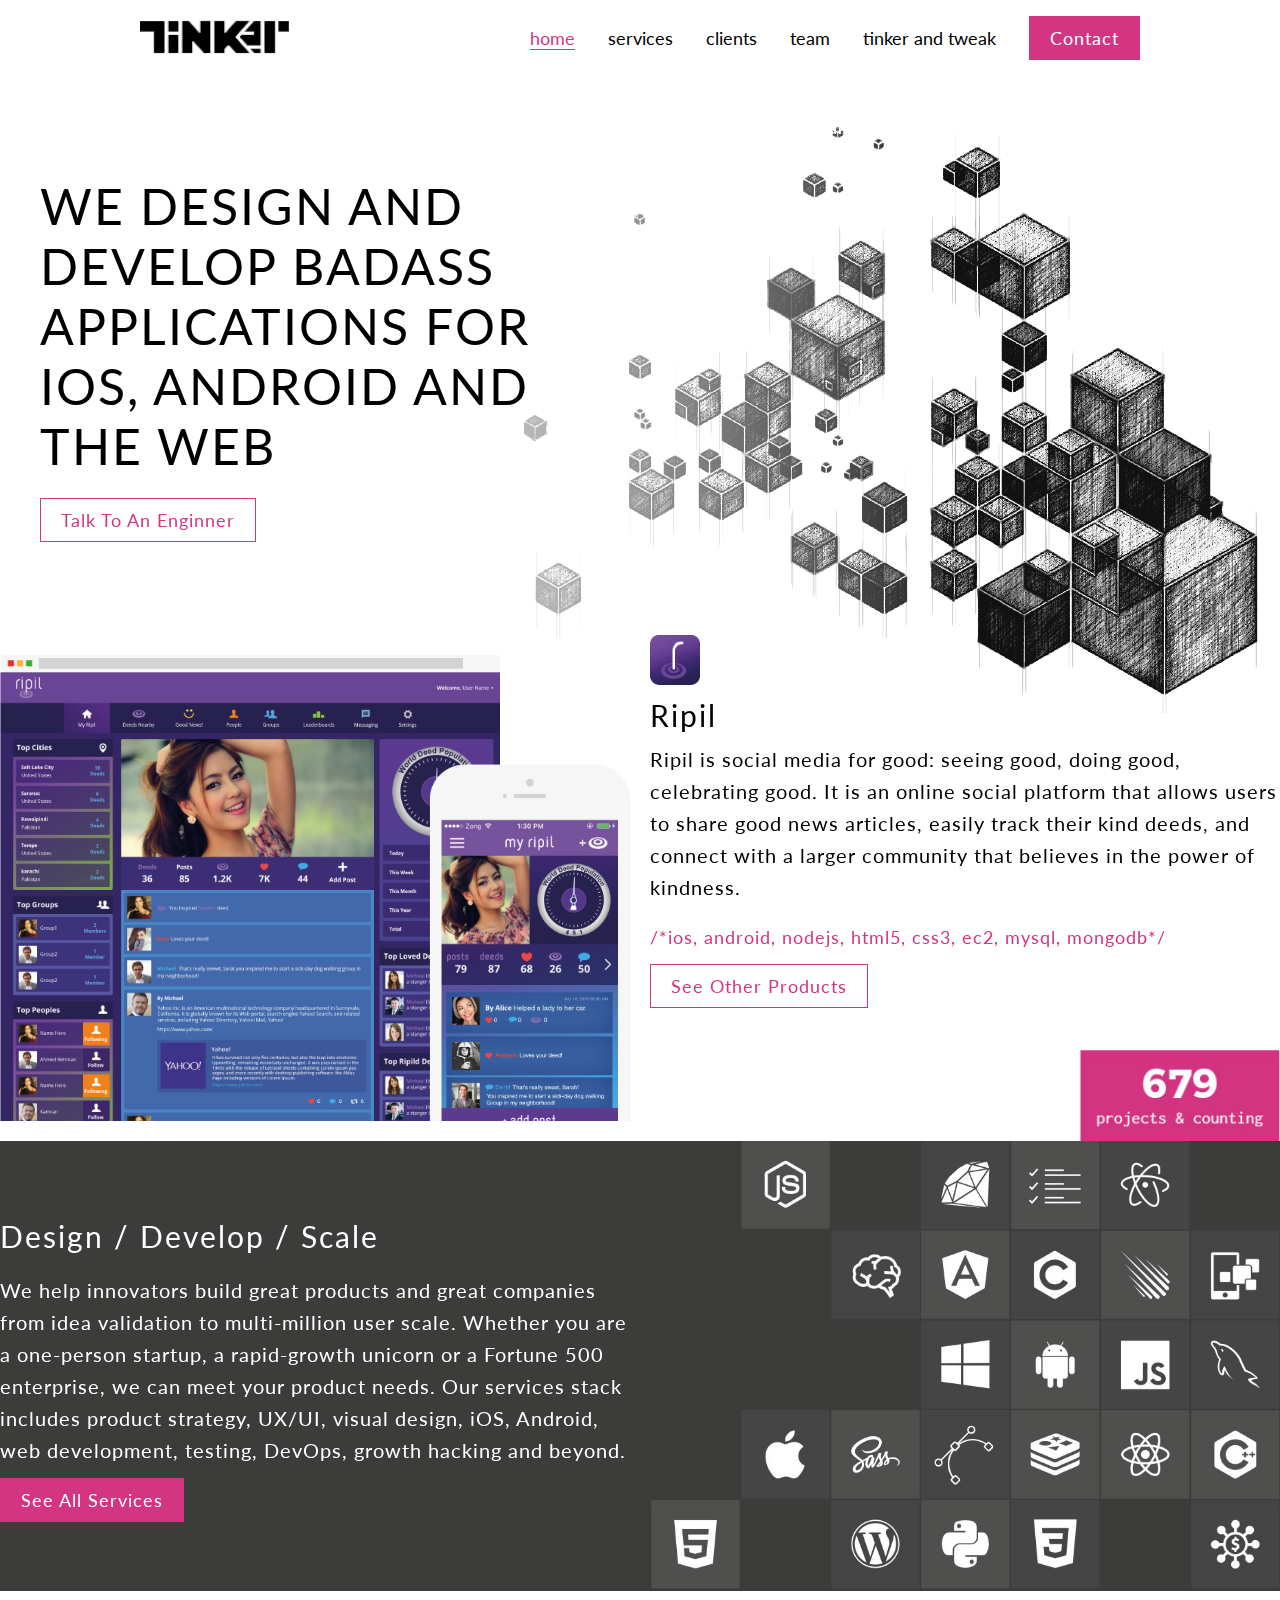
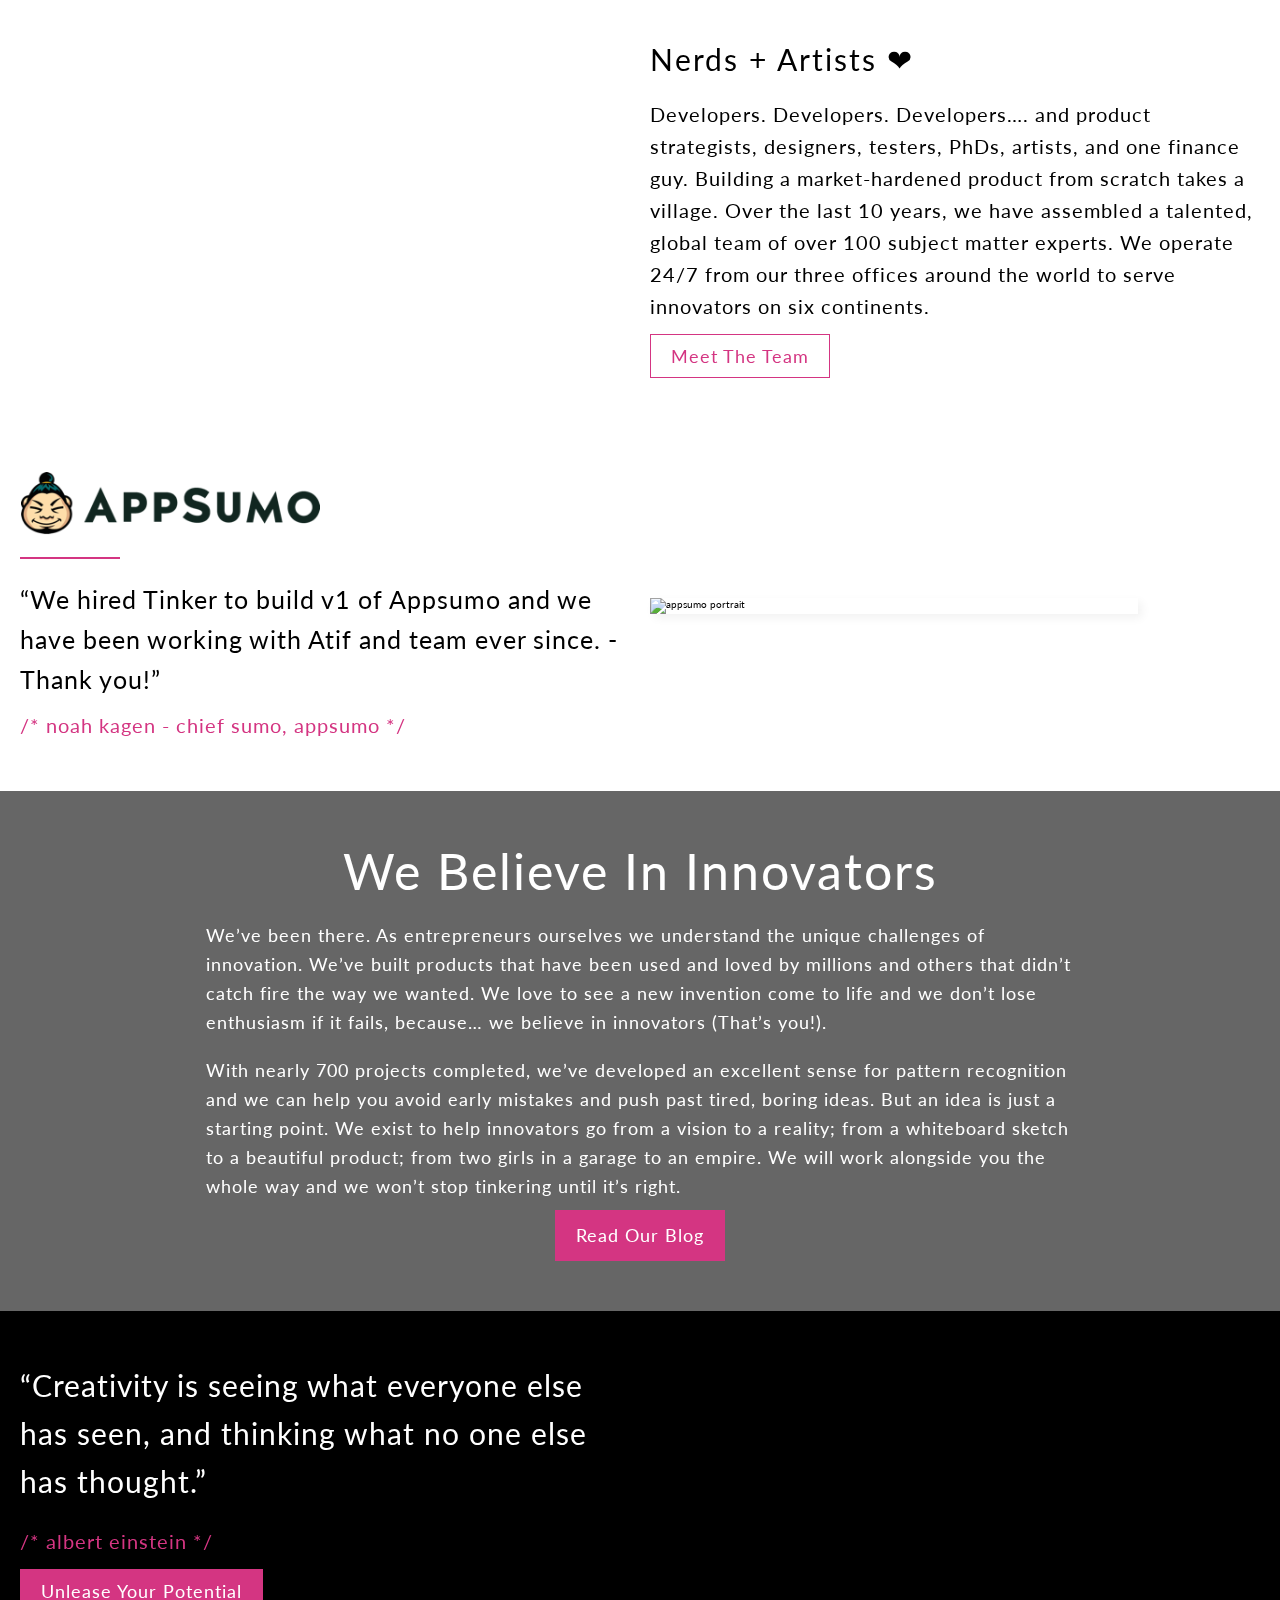
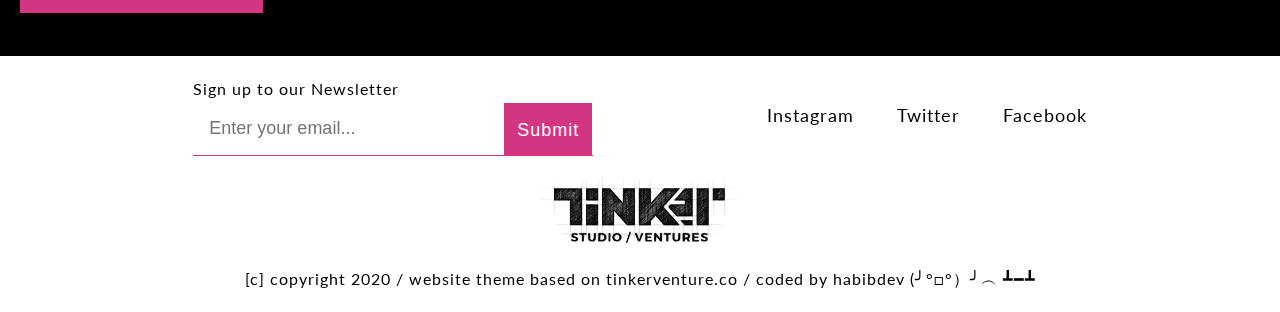
==== commit 397bca43: "created hero & director sections for team page" ====
--- a/index.html
+++ b/index.html
@@ -15,19 +15,16 @@
     <title>Tinker Clone</title>
   </head>
   <body>
-    <!-- 
-      TODO: add hamburger menu | create other pages
-     -->
     <!-- nav -->
     <nav class="navigation p-2">
       <a href="index.html" class="navigation-logo">
         <img src="images/home/logo.png" alt="tinker logo" />
       </a>
       <div class="navigation-links">
-        <a href="#!" class="current">home</a>
-        <a href="#!" class="ml-3">services</a>
-        <a href="#!" class="ml-3">clients</a>
-        <a href="#!" class="ml-3">team</a>
+        <a href="index.html" class="current">home</a>
+        <a href="services.html" class="ml-3">services</a>
+        <a href="clients.html" class="ml-3">clients</a>
+        <a href="team.html" class="ml-3">team</a>
         <a href="#!" class="ml-3">tinker and tweak</a>
         <a href="#!" class="btn btn-primary ml-3">Contact</a>
       </div>
@@ -40,16 +37,16 @@
             <img src="images/home/logo.png" alt="tinker logo" />
           </a>
           <li class="nav-item">
-            <a href="#!" class="nav-link current">home</a>
-          </li>
-          <li class="nav-item">
-            <a href="#!" class="nav-link">services</a>
-          </li>
-          <li class="nav-item">
-            <a href="#!" class="nav-link">clients</a>
-          </li>
-          <li class="nav-item">
-            <a href="#!" class="nav-link">team</a>
+            <a href="index.html" class="nav-link current">home</a>
+          </li>
+          <li class="nav-item">
+            <a href="services.html" class="nav-link">services</a>
+          </li>
+          <li class="nav-item">
+            <a href="clients.html" class="nav-link">clients</a>
+          </li>
+          <li class="nav-item">
+            <a href="team.html" class="nav-link">team</a>
           </li>
           <li class="nav-item">
             <a href="#!" class="nav-link">tinker and tweak</a>
@@ -254,7 +251,7 @@
     <script src="js/app.js"></script>
     <script src="https://unpkg.com/aos@next/dist/aos.js"></script>
     <script>
-      AOS.init({ offset: 400, duration: 1000, once: true });
+      AOS.init({ offset: 200, duration: 1000, once: true });
     </script>
   </body>
 </html>
--- a/css/main.min.css
+++ b/css/main.min.css
@@ -1,2 +1,2 @@
-@import url("https://fonts.googleapis.com/css2?family=Lato:wght@300;400;700&display=swap");.m-1{margin:1rem}.my-1{margin:1rem 0}.mx-1{margin:0 1rem}.mt-1{margin-top:1rem}.mr-1{margin-right:1rem}.mb-1{margin-bottom:1rem}.ml-1{margin-left:1rem}.p-1{padding:1rem}.py-1{padding:1rem 0}.px-1{padding:0 1rem}.pt-1{padding-top:1rem}.pr-1{padding-right:1rem}.pb-1{padding-bottom:1rem}.pl-1{padding-left:1rem}.m-2{margin:2rem}.my-2{margin:2rem 0}.mx-2{margin:0 2rem}.mt-2{margin-top:2rem}.mr-2{margin-right:2rem}.mb-2{margin-bottom:2rem}.ml-2{margin-left:2rem}.p-2{padding:2rem}.py-2{padding:2rem 0}.px-2{padding:0 2rem}.pt-2{padding-top:2rem}.pr-2{padding-right:2rem}.pb-2{padding-bottom:2rem}.pl-2{padding-left:2rem}.m-3{margin:3rem}.my-3{margin:3rem 0}.mx-3{margin:0 3rem}.mt-3{margin-top:3rem}.mr-3{margin-right:3rem}.mb-3{margin-bottom:3rem}.ml-3{margin-left:3rem}.p-3{padding:3rem}.py-3{padding:3rem 0}.px-3{padding:0 3rem}.pt-3{padding-top:3rem}.pr-3{padding-right:3rem}.pb-3{padding-bottom:3rem}.pl-3{padding-left:3rem}.m-4{margin:4rem}.my-4{margin:4rem 0}.mx-4{margin:0 4rem}.mt-4{margin-top:4rem}.mr-4{margin-right:4rem}.mb-4{margin-bottom:4rem}.ml-4{margin-left:4rem}.p-4{padding:4rem}.py-4{padding:4rem 0}.px-4{padding:0 4rem}.pt-4{padding-top:4rem}.pr-4{padding-right:4rem}.pb-4{padding-bottom:4rem}.pl-4{padding-left:4rem}.m-5{margin:5rem}.my-5{margin:5rem 0}.mx-5{margin:0 5rem}.mt-5{margin-top:5rem}.mr-5{margin-right:5rem}.mb-5{margin-bottom:5rem}.ml-5{margin-left:5rem}.p-5{padding:5rem}.py-5{padding:5rem 0}.px-5{padding:0 5rem}.pt-5{padding-top:5rem}.pr-5{padding-right:5rem}.pb-5{padding-bottom:5rem}.pl-5{padding-left:5rem}.navigation{display:flex;justify-content:space-around;align-items:center;position:sticky;width:100%;top:0;overflow-x:hidden;z-index:100;background-color:#fff}.navigation-logo img{width:15rem}@media (max-width: 800px){.navigation-links{display:none}}.navigation-links a{font-size:1.8rem;color:#000}.navigation-links a:hover{color:#d43582}.navigation .current{border-bottom:0.1rem solid #d43582;color:#d43582}.footer{padding:2rem 2rem}.footer-top{display:flex;align-items:center;justify-content:space-evenly;flex-wrap:wrap}.footer-top label{font-weight:400;letter-spacing:0.1rem;line-height:1.6;display:block;font-size:1.6rem}.footer-top input{padding:1.6rem;font-size:1.8rem;outline:0;border:0;border-bottom:0.1rem solid #d43582;width:40rem}@media (max-width: 500px){.footer-top input{width:30rem}}.footer-top .newsletter-container{position:relative}.footer-top .newsletter-btn{position:absolute;top:0.1rem;right:0.1rem;bottom:0.1rem;z-index:10;padding:1.2rem;border-bottom:0}@media (max-width: 800px){.footer-top .social-links{padding:2rem 0}}.footer-top .social-links a{font-weight:400;letter-spacing:0.1rem;line-height:1.6;color:#000;font-size:1.8rem}.footer-top .social-links a:hover{color:#d43582}.footer-bottom{display:flex;flex-direction:column;justify-content:center;align-items:center;text-align:center}.footer-bottom img{width:20rem}.footer-bottom p{font-weight:400;letter-spacing:0.1rem;line-height:1.6;font-size:1.6rem}.menu-navbar{width:100%;height:100%;background-color:#3c3c3b;position:fixed;top:0;right:-100%;display:flex;justify-content:center;align-items:center;transition:right 0.8s cubic-bezier(1, 0, 0, 1);z-index:1001}.change{right:0}.hamburger-menu{position:fixed;top:2.2rem;right:2rem;display:none;z-index:1000}@media (max-width: 800px){.hamburger-menu{display:flex}}.hamburger-menu i{color:#d43582;font-size:3rem}.nav-list{text-align:left;padding:5rem;border-radius:5rem}.nav-list i{font-size:3rem;color:#fff}.nav-item{margin:25px}.nav-link{font-size:2.5rem;color:#fff;letter-spacing:0.1rem;position:relative;padding:0.3rem 0}.nav-link::before,.nav-link::after{content:"";width:100%;height:0.2rem;background-color:#d43582;position:absolute;left:0;transform:scaleX(0);transition:transform 0.5s}.nav-link::before{top:0;transform-origin:right}.nav-link::after{bottom:0;transform-origin:left}.nav-link:hover::before{transform:scaleY(1)}.nav-link:hover::after{transform:scaleX(1)}.btn,.btn-primary,.btn-trans{font-weight:400;letter-spacing:0.1rem;line-height:1.6;padding:1rem 2rem;border:0.1rem solid #d43582;transition:all 0.3s ease;font-size:1.8rem}.btn-primary{background-color:#d43582;color:#fff !important}.btn-primary:hover{background-color:transparent;color:#d43582 !important}.btn-trans{color:#d43582}.btn-trans:hover{background-color:#d43582;color:#fff}.hero{max-width:1400px;margin:0 auto;padding:5rem 2rem;position:relative;overflow:hidden}@media (max-width: 1050px){.hero{position:static}}.hero-content{display:grid;grid-template-columns:repeat(2, 1fr);align-items:center;justify-content:center}@media (max-width: 1050px){.hero-content{grid-template-columns:1fr}}.hero-content h1{font-weight:400;letter-spacing:0.2rem;text-transform:capitalize;font-size:5rem}@media (max-width: 500px){.hero-content h1{font-size:3rem}}.hero-img{z-index:-1;position:absolute;top:10%;left:35%}@media (max-width: 1050px){.hero-img{position:static}}@media (max-width: 1050px){.hero-img{position:static;margin-top:10rem}}.project{max-width:1400px;margin:0 auto;overflow:hidden}.project-content{display:grid;grid-template-columns:repeat(2, 1fr);align-items:center;gap:2rem}@media (max-width: 1050px){.project-content{grid-template-columns:1fr;padding:0 2rem}}@media (max-width: 1050px){.project-content-info{order:-1;padding:0 2rem}}.project-content-info img{width:5rem}.project-content-info h2{font-weight:400;letter-spacing:0.2rem;text-transform:capitalize;font-size:3rem}.project-content-info p{font-weight:400;letter-spacing:0.1rem;line-height:1.6;font-size:2rem}.project-content-info p:nth-of-type(2){font-weight:400;letter-spacing:0.1rem;line-height:1.6;font-size:1.8rem;color:#d43582}.project-content-info-count{display:flex;justify-content:flex-end}@media (max-width: 1050px){.project-content-info-count{justify-content:flex-start}}.project-content-info-count img{width:20rem}.services{background-color:#3c3c3b}.services-content{max-width:1400px;margin:0 auto;display:grid;grid-template-columns:repeat(2, 1fr);align-items:center;gap:2rem}@media (max-width: 1050px){.services-content{grid-template-columns:1fr;padding:0 2rem;padding-top:2rem}}.services-content-info h2{font-weight:400;letter-spacing:0.2rem;text-transform:capitalize;font-size:3rem;color:#fff}.services-content-info p{font-weight:400;letter-spacing:0.1rem;line-height:1.6;font-size:2rem;color:#fff}.team{padding:5rem 2rem;max-width:1400px;margin:0 auto;overflow:hidden}.team-content{display:grid;grid-template-columns:repeat(2, 1fr);align-items:center;gap:2rem}@media (max-width: 1050px){.team-content{grid-template-columns:1fr}}.team-content-imgs{display:flex;align-items:flex-end;justify-content:space-evenly;flex-wrap:wrap}.team-content-imgs .team-content-img{position:relative}@media (max-width: 500px){.team-content-imgs .team-content-img{padding:2rem 0}}.team-content-imgs .team-content-img span{position:absolute;top:50%;left:50%;transform:translate(-50%, -50%);color:#d43582;font-size:3rem}.team-content-imgs .team-content-img .expert-number{position:absolute;top:60%;left:50%;transform:translate(-50%, -50%)}.team-content-imgs .team-content-img p{color:#d43582;font-size:2rem;text-align:center}.team-content-info h2{font-weight:400;letter-spacing:0.2rem;text-transform:capitalize;font-size:3rem}.team-content-info p{font-weight:400;letter-spacing:0.1rem;line-height:1.6;font-size:2rem}.testimonial{padding:5rem 2rem;max-width:1400px;margin:0 auto}.testimonial-content{display:grid;grid-template-columns:repeat(2, 1fr);align-items:center;gap:2rem}@media (max-width: 800px){.testimonial-content{grid-template-columns:1fr}}.testimonial-content-info img{width:30rem}@media (max-width: 500px){.testimonial-content-info img{width:100%}}.testimonial-content-info .underline{width:10rem;height:0.2rem;background-color:#d43582}.testimonial-content-info blockquote{font-weight:400;letter-spacing:0.1rem;line-height:1.6;font-size:2.5rem}.testimonial-content-info p{font-weight:400;letter-spacing:0.1rem;line-height:1.6;font-size:2rem;color:#d43582}.testimonial-content-img{width:80%;box-shadow:0.4rem 0.4rem 1rem #f2f2f2}@media (max-width: 800px){.testimonial-content-img{width:100%}}.blog{background:linear-gradient(rgba(0,0,0,0.6), rgba(0,0,0,0.6)),url("/images/home/tinker-banner-2.png") center center/cover no-repeat fixed}.blog-content{display:flex;flex-direction:column;justify-content:center;align-items:center;text-align:center;max-width:1400px;margin:0 auto;padding:5rem 2rem;text-align:left}.blog-content h2{font-weight:400;letter-spacing:0.2rem;text-transform:capitalize;font-size:5rem;color:#fff}@media (max-width: 600px){.blog-content h2{font-size:3rem}}.blog-content p{font-weight:400;letter-spacing:0.1rem;line-height:1.6;font-size:1.8rem;width:70%;color:#fff}@media (max-width: 600px){.blog-content p{width:100%}}.quote{background-color:#000;overflow:hidden}.quote-content{padding:5rem 2rem;max-width:1400px;margin:0 auto;display:grid;grid-template-columns:repeat(2, 1fr);align-items:center;gap:2rem}@media (max-width: 600px){.quote-content{grid-template-columns:1fr}}.quote-content-info h2{font-weight:400;letter-spacing:0.1rem;line-height:1.6;font-size:3rem;color:#fff}.quote-content-info p{font-weight:400;letter-spacing:0.1rem;line-height:1.6;font-size:2rem;color:#d43582}*,*::before,*::after{margin:0;padding:0;box-sizing:border-box;text-decoration:none;list-style:none}html{font-size:62.5%;scroll-behavior:smooth}body{font-family:"Lato", sans-serif}img{width:100%;object-fit:cover}button{cursor:pointer;outline:0}.wrapper{width:100%;height:100%}
+@import url("https://fonts.googleapis.com/css2?family=Lato:wght@300;400;700&display=swap");.m-1{margin:1rem}.my-1{margin:1rem 0}.mx-1{margin:0 1rem}.mt-1{margin-top:1rem}.mr-1{margin-right:1rem}.mb-1{margin-bottom:1rem}.ml-1{margin-left:1rem}.p-1{padding:1rem}.py-1{padding:1rem 0}.px-1{padding:0 1rem}.pt-1{padding-top:1rem}.pr-1{padding-right:1rem}.pb-1{padding-bottom:1rem}.pl-1{padding-left:1rem}.m-2{margin:2rem}.my-2{margin:2rem 0}.mx-2{margin:0 2rem}.mt-2{margin-top:2rem}.mr-2{margin-right:2rem}.mb-2{margin-bottom:2rem}.ml-2{margin-left:2rem}.p-2{padding:2rem}.py-2{padding:2rem 0}.px-2{padding:0 2rem}.pt-2{padding-top:2rem}.pr-2{padding-right:2rem}.pb-2{padding-bottom:2rem}.pl-2{padding-left:2rem}.m-3{margin:3rem}.my-3{margin:3rem 0}.mx-3{margin:0 3rem}.mt-3{margin-top:3rem}.mr-3{margin-right:3rem}.mb-3{margin-bottom:3rem}.ml-3{margin-left:3rem}.p-3{padding:3rem}.py-3{padding:3rem 0}.px-3{padding:0 3rem}.pt-3{padding-top:3rem}.pr-3{padding-right:3rem}.pb-3{padding-bottom:3rem}.pl-3{padding-left:3rem}.m-4{margin:4rem}.my-4{margin:4rem 0}.mx-4{margin:0 4rem}.mt-4{margin-top:4rem}.mr-4{margin-right:4rem}.mb-4{margin-bottom:4rem}.ml-4{margin-left:4rem}.p-4{padding:4rem}.py-4{padding:4rem 0}.px-4{padding:0 4rem}.pt-4{padding-top:4rem}.pr-4{padding-right:4rem}.pb-4{padding-bottom:4rem}.pl-4{padding-left:4rem}.m-5{margin:5rem}.my-5{margin:5rem 0}.mx-5{margin:0 5rem}.mt-5{margin-top:5rem}.mr-5{margin-right:5rem}.mb-5{margin-bottom:5rem}.ml-5{margin-left:5rem}.p-5{padding:5rem}.py-5{padding:5rem 0}.px-5{padding:0 5rem}.pt-5{padding-top:5rem}.pr-5{padding-right:5rem}.pb-5{padding-bottom:5rem}.pl-5{padding-left:5rem}.navigation{display:flex;justify-content:space-around;align-items:center;position:sticky;width:100%;top:0;overflow-x:hidden;z-index:100;background-color:#fff}.navigation-logo img{width:15rem}@media (max-width: 800px){.navigation-links{display:none}}.navigation-links a{font-size:1.8rem;color:#000}.navigation-links a:hover{color:#d43582}.navigation .current{border-bottom:0.1rem solid #d43582;color:#d43582}.footer{padding:2rem 2rem}.footer-top{display:flex;align-items:center;justify-content:space-evenly;flex-wrap:wrap}.footer-top label{font-weight:400;letter-spacing:0.1rem;line-height:1.6;display:block;font-size:1.6rem}.footer-top input{padding:1.6rem;font-size:1.8rem;outline:0;border:0;border-bottom:0.1rem solid #d43582;width:40rem}@media (max-width: 500px){.footer-top input{width:30rem}}.footer-top .newsletter-container{position:relative}.footer-top .newsletter-btn{position:absolute;top:0.1rem;right:0.1rem;bottom:0.1rem;z-index:10;padding:1.2rem;border-bottom:0}@media (max-width: 800px){.footer-top .social-links{padding:2rem 0}}.footer-top .social-links a{font-weight:400;letter-spacing:0.1rem;line-height:1.6;color:#000;font-size:1.8rem}.footer-top .social-links a:hover{color:#d43582}.footer-bottom{display:flex;flex-direction:column;justify-content:center;align-items:center;text-align:center}.footer-bottom img{width:20rem}.footer-bottom p{font-weight:400;letter-spacing:0.1rem;line-height:1.6;font-size:1.6rem}.menu-navbar{width:100%;height:100%;background-color:#3c3c3b;position:fixed;top:0;right:-100%;display:flex;justify-content:center;align-items:center;transition:right 0.8s cubic-bezier(1, 0, 0, 1);z-index:1001}.change{right:0}.hamburger-menu{position:fixed;top:2.2rem;right:2rem;display:none;z-index:1000}@media (max-width: 800px){.hamburger-menu{display:flex}}.hamburger-menu i{color:#d43582;font-size:3rem}.nav-list{text-align:left;padding:5rem;border-radius:5rem}.nav-list i{font-size:3rem;color:#fff}.nav-item{margin:25px}.nav-link{font-size:2.5rem;color:#fff;letter-spacing:0.1rem;position:relative;padding:0.3rem 0}.nav-link::before,.nav-link::after{content:"";width:100%;height:0.2rem;background-color:#d43582;position:absolute;left:0;transform:scaleX(0);transition:transform 0.5s}.nav-link::before{top:0;transform-origin:right}.nav-link::after{bottom:0;transform-origin:left}.nav-link:hover::before{transform:scaleY(1)}.nav-link:hover::after{transform:scaleX(1)}.quote{background-color:#000;overflow:hidden}.quote-content{padding:5rem 2rem;max-width:1400px;margin:0 auto;display:grid;grid-template-columns:repeat(2, 1fr);align-items:center;gap:2rem}@media (max-width: 600px){.quote-content{grid-template-columns:1fr}}.quote-content-info h2{font-weight:400;letter-spacing:0.1rem;line-height:1.6;font-size:3rem;color:#fff}.quote-content-info p{font-weight:400;letter-spacing:0.1rem;line-height:1.6;font-size:2rem;color:#d43582}.services{background-color:#3c3c3b}.services-content{max-width:1400px;margin:0 auto;display:grid;grid-template-columns:repeat(2, 1fr);align-items:center;gap:2rem}@media (max-width: 1050px){.services-content{grid-template-columns:1fr;padding:0 2rem;padding-top:2rem}}.services-content-info h2{font-weight:400;letter-spacing:0.2rem;text-transform:capitalize;font-size:3rem;color:#fff}.services-content-info p{font-weight:400;letter-spacing:0.1rem;line-height:1.6;font-size:2rem;color:#fff}.btn,.btn-primary,.btn-trans{font-weight:400;letter-spacing:0.1rem;line-height:1.6;padding:1rem 2rem;border:0.1rem solid #d43582;transition:all 0.3s ease;font-size:1.8rem}.btn-primary{background-color:#d43582;color:#fff !important}.btn-primary:hover{background-color:transparent;color:#d43582 !important}.btn-trans{color:#d43582}.btn-trans:hover{background-color:#d43582;color:#fff}.hero{max-width:1400px;margin:0 auto;padding:5rem 2rem;position:relative}@media (max-width: 1050px){.hero{position:static;overflow:hidden}}.hero-content{display:grid;grid-template-columns:repeat(2, 1fr);align-items:center;justify-content:center}@media (max-width: 1050px){.hero-content{grid-template-columns:1fr}}.hero-content h1{font-weight:400;letter-spacing:0.2rem;text-transform:capitalize;font-size:5rem}@media (max-width: 500px){.hero-content h1{font-size:4rem}}@media (max-width: 350px){.hero-content h1{font-size:3rem}}.hero-img{z-index:-1;position:absolute;top:10%;left:35%}@media (max-width: 1050px){.hero-img{position:static}}@media (max-width: 1050px){.hero-img{position:static;margin-top:10rem}}.project{max-width:1400px;margin:0 auto;overflow:hidden}.project-content{display:grid;grid-template-columns:repeat(2, 1fr);align-items:center;gap:2rem}@media (max-width: 1050px){.project-content{grid-template-columns:1fr;padding:0 2rem}}@media (max-width: 1050px){.project-content-info{order:-1;padding:0 2rem}}.project-content-info img{width:5rem}.project-content-info h2{font-weight:400;letter-spacing:0.2rem;text-transform:capitalize;font-size:3rem}.project-content-info p{font-weight:400;letter-spacing:0.1rem;line-height:1.6;font-size:2rem}.project-content-info p:nth-of-type(2){font-weight:400;letter-spacing:0.1rem;line-height:1.6;font-size:1.8rem;color:#d43582}.project-content-info-count{display:flex;justify-content:flex-end}@media (max-width: 1050px){.project-content-info-count{justify-content:flex-start}}.project-content-info-count img{width:20rem}.team{padding:5rem 2rem;max-width:1400px;margin:0 auto;overflow:hidden}.team-content{display:grid;grid-template-columns:repeat(2, 1fr);align-items:center;gap:2rem}@media (max-width: 1050px){.team-content{grid-template-columns:1fr}}.team-content-imgs{display:flex;align-items:flex-end;justify-content:space-evenly;flex-wrap:wrap}.team-content-imgs .team-content-img{position:relative}@media (max-width: 500px){.team-content-imgs .team-content-img{padding:2rem 0}}.team-content-imgs .team-content-img span{position:absolute;top:50%;left:50%;transform:translate(-50%, -50%);color:#d43582;font-size:3rem}.team-content-imgs .team-content-img .expert-number{position:absolute;top:60%;left:50%;transform:translate(-50%, -50%)}.team-content-imgs .team-content-img p{color:#d43582;font-size:2rem;text-align:center}.team-content-info h2{font-weight:400;letter-spacing:0.2rem;text-transform:capitalize;font-size:3rem}.team-content-info p{font-weight:400;letter-spacing:0.1rem;line-height:1.6;font-size:2rem}.testimonial{padding:5rem 2rem;max-width:1400px;margin:0 auto}.testimonial-content{display:grid;grid-template-columns:repeat(2, 1fr);align-items:center;gap:2rem}@media (max-width: 800px){.testimonial-content{grid-template-columns:1fr}}.testimonial-content-info img{width:30rem}@media (max-width: 500px){.testimonial-content-info img{width:100%}}.testimonial-content-info .underline{width:10rem;height:0.2rem;background-color:#d43582}.testimonial-content-info blockquote{font-weight:400;letter-spacing:0.1rem;line-height:1.6;font-size:2.5rem}.testimonial-content-info p{font-weight:400;letter-spacing:0.1rem;line-height:1.6;font-size:2rem;color:#d43582}.testimonial-content-img{width:80%;box-shadow:0.4rem 0.4rem 1rem #f2f2f2}@media (max-width: 800px){.testimonial-content-img{width:100%}}.blog{background:linear-gradient(rgba(0,0,0,0.6), rgba(0,0,0,0.6)),url("/images/home/tinker-banner-2.png") center center/cover no-repeat fixed}.blog-content{display:flex;flex-direction:column;justify-content:center;align-items:center;text-align:center;max-width:1400px;margin:0 auto;padding:5rem 2rem;text-align:left}.blog-content h2{font-weight:400;letter-spacing:0.2rem;text-transform:capitalize;font-size:5rem;color:#fff}@media (max-width: 600px){.blog-content h2{font-size:3rem}}.blog-content p{font-weight:400;letter-spacing:0.1rem;line-height:1.6;font-size:1.8rem;width:70%;color:#fff}@media (max-width: 600px){.blog-content p{width:100%}}.services-hero{padding:5rem 2rem;max-width:1400px;margin:0 auto;overflow:hidden}.services-hero-content{display:grid;grid-template-columns:repeat(2, 1fr);align-items:center}@media (max-width: 800px){.services-hero-content{grid-template-columns:1fr}}.services-hero-content-info h1{font-weight:400;letter-spacing:0.2rem;text-transform:capitalize;font-size:5rem}@media (max-width: 500px){.services-hero-content-info h1{font-size:4rem}}@media (max-width: 350px){.services-hero-content-info h1{font-size:3rem}}.services-hero-content-info p{font-weight:400;letter-spacing:0.1rem;line-height:1.6;font-size:2.5rem}.services-hero-content-info small{font-weight:400;letter-spacing:0.1rem;line-height:1.6;font-size:1.6rem;color:#d43582}@media (max-width: 800px){.services-hero-content-img{margin-top:2rem}}.design{padding:5rem 2rem;max-width:1400px;margin:0 auto;overflow:hidden}.design-content{display:grid;grid-template-columns:repeat(2, 1fr);align-items:center;gap:2rem}@media (max-width: 800px){.design-content{grid-template-columns:1fr}}.design-content-info h2{font-weight:400;letter-spacing:0.2rem;text-transform:capitalize;font-size:3rem}.design-content-info .underline{width:25rem;height:0.2rem;background-color:#d43582}@media (max-width: 500px){.design-content-info .underline{width:100%}}.design-content-info p{font-weight:400;letter-spacing:0.1rem;line-height:1.6;font-size:1.8rem}.design-content-info ul{margin-left:1.5rem}.design-content-info li{font-size:1.6rem;margin-bottom:1rem}.design-content-info ul li::before{content:"\2022";color:#d43582;font-weight:bold;display:inline-block;width:1em;margin-left:-1em}.design-content-img{box-shadow:0.4rem 0.4rem 1rem #f2f2f2}.design-content-img img{border-radius:0.5rem}.design .blocks{display:flex;justify-content:center;align-items:center}.design .blocks img{width:20%}.build{background:url(/images/services/stars.svg) bottom center/contain no-repeat}.build-content{padding:5rem 2rem;max-width:1400px;margin:0 auto}.build-content .card-heading{width:70%}@media (max-width: 800px){.build-content .card-heading{width:100%}}.build-content .card-heading h2{font-weight:400;letter-spacing:0.2rem;text-transform:capitalize;font-size:3rem}.build-content .card-heading .underline{width:8rem;height:0.2rem;background-color:#d43582}@media (max-width: 500px){.build-content .card-heading .underline{width:100%}}.build-content .card-heading p{font-weight:400;letter-spacing:0.1rem;line-height:1.6;font-size:1.8rem}.build-content .cards{display:flex;align-items:center;justify-content:center;flex-wrap:wrap}.build-content .bg-black{background-color:#000;color:#fff;border:0.3rem solid #d43582}.build-content .bg-gray{background-color:#3c3c3b;color:#fff;border:0.3rem solid #d43582}.build-content .bg-pink{background-color:#d43582;border:0.3rem solid #000}.build-content .bg-pink h3{color:#fff !important}.build-content .bg-lightgray{background-color:#ebebeb;color:#000;border:0.3rem solid #000}.build-content .bg-lightBlack{background-color:#423d3d;color:#fff;border:0.3rem solid #d43582}.build-content .card{padding:2rem 2rem;width:100%;margin:0 1rem 1rem 1rem}.build-content .card h3{font-weight:400;letter-spacing:0.2rem;text-transform:capitalize;color:#d43582;font-size:1.8rem;margin-bottom:1rem}.build-content .card ul{margin-left:1rem}.build-content .card li{font-weight:400;letter-spacing:0.1rem;line-height:1.6;margin-bottom:1rem;font-size:1.6rem}.build-content .card ul li::before{content:"\2022";color:#fff;font-weight:bold;display:inline-block;width:1em;margin-left:-1em}.build-content .card-row-1{display:flex;flex-wrap:wrap}.build-content .card-row-2{display:flex;flex-wrap:wrap}.build-content .card-row-3{display:flex;flex-wrap:wrap}.build-content .card-row-4{display:flex;flex-wrap:wrap}.test{background-color:#ebebeb;overflow:hidden}.test-content{max-width:1400px;margin:0 auto;padding:5rem 2rem;display:grid;grid-template-columns:repeat(2, 1fr);gap:2rem;align-items:center}@media (max-width: 800px){.test-content{grid-template-columns:1fr}}.test-content-info h2{font-weight:400;letter-spacing:0.2rem;text-transform:capitalize;font-size:3rem}.test-content-info .underline{width:35rem;height:0.2rem;background-color:#d43582}@media (max-width: 500px){.test-content-info .underline{width:100%}}.test-content-info p{font-weight:400;letter-spacing:0.1rem;line-height:1.6;font-size:1.8rem}.test-content-info span{color:#d43582;font-size:1.6rem}.test-content-info li{font-weight:400;letter-spacing:0.1rem;line-height:1.6;font-size:1.6rem;color:#d43582}.launch{padding:5rem 2rem;max-width:1400px;margin:0 auto;overflow:hidden}.launch-content{display:grid;grid-template-columns:repeat(2, 1fr);gap:4rem;align-items:center}@media (max-width: 800px){.launch-content{grid-template-columns:1fr}}@media (max-width: 800px){.launch-content-info{order:-1}}.launch-content-info h2{font-weight:400;letter-spacing:0.2rem;text-transform:capitalize;font-size:3rem}.launch-content-info .underline{width:35rem;height:0.2rem;background-color:#d43582}@media (max-width: 500px){.launch-content-info .underline{width:100%}}.launch-content-info p{font-weight:400;letter-spacing:0.1rem;line-height:1.6;font-size:1.8rem}.launch-content-info ul{margin-left:1.5rem}.launch-content-info li{font-size:1.6rem;margin-bottom:1rem}.launch-content-info ul li::before{content:"\2022";color:#d43582;font-weight:bold;display:inline-block;width:1em;margin-left:-1em}.clients-hero{padding:5rem 2rem;max-width:1400px;margin:0 auto;overflow:hidden}.clients-hero-content{display:grid;grid-template-columns:repeat(2, 1fr);align-items:center}@media (max-width: 800px){.clients-hero-content{grid-template-columns:1fr}}.clients-hero-content-info h1{font-weight:400;letter-spacing:0.2rem;text-transform:capitalize;font-size:5rem}.clients-hero-content-info h2{font-weight:400;letter-spacing:0.2rem;text-transform:capitalize;font-size:3rem}.clients-hero-content-info p{font-weight:400;letter-spacing:0.1rem;line-height:1.6;font-size:2rem}.clients-hero-content-info small{font-weight:400;letter-spacing:0.1rem;line-height:1.6;font-size:1.6rem;color:#d43582}.clients-hero-content-img{max-width:50%;margin:0 auto}@media (max-width: 800px){.clients-hero-content-img{margin:2rem auto 0 auto}}.companies{padding:5rem 2rem;max-width:1400px;margin:0 auto}.companies h2{font-weight:400;letter-spacing:0.2rem;text-transform:capitalize;text-align:center;font-size:5rem}.companies-content{display:flex;flex-wrap:wrap;justify-content:space-evenly;align-items:center}.companies-content .company{padding:1rem}.highlights{padding:5rem 0}.highlights h2{font-weight:400;letter-spacing:0.2rem;text-transform:capitalize;text-align:center;font-size:5rem}.highlights .underline{width:25rem;height:0.2rem;background-color:#d43582;margin:0 auto}@media (max-width: 500px){.highlights .underline{width:100%}}.highlights-content{display:grid;grid-template-columns:repeat(3, 1fr)}.highlights-content h3{font-weight:400;letter-spacing:0.2rem;text-transform:capitalize;font-size:5rem;text-align:center}@media (max-width: 800px){.highlights-content h3{font-size:3rem}}.highlights-content h4{font-weight:400;letter-spacing:0.2rem;text-transform:capitalize;font-size:3rem;text-align:center}@media (max-width: 800px){.highlights-content h4{font-size:2rem}}.highlights-content .highlight{padding:5rem 0}.highlights-content .highlight:nth-child(1){background-color:#ebebeb}.highlights-content .highlight:nth-child(2){background-color:#3c3c3b;color:#fff}.highlights-content .highlight:nth-child(3){background-color:#ebebeb}.startups{max-width:1400px;margin:0 auto;padding:5rem 2rem}.startups-content{display:grid;grid-template-columns:repeat(2, 1fr);align-items:center;gap:2rem}@media (max-width: 800px){.startups-content{grid-template-columns:1fr}}.startups-content-info h2{font-weight:400;letter-spacing:0.2rem;text-transform:capitalize;font-size:3rem}.startups-content-info p{font-weight:400;letter-spacing:0.1rem;line-height:1.6;font-size:2rem}.success-stories{padding:5rem 2rem;max-width:1400px;margin:0 auto}.success-stories h2{font-weight:400;letter-spacing:0.2rem;text-transform:capitalize;font-size:3rem;text-align:center}.success-stories p{font-weight:400;letter-spacing:0.1rem;line-height:1.6;font-size:2rem;text-align:center}.success-stories-content{display:flex;align-items:center;justify-content:space-evenly;flex-wrap:wrap}.success-stories-content .story{position:relative;box-shadow:0.4rem 0.4rem 1rem #f2f2f2}.success-stories-content .story .img-description{font-weight:400;letter-spacing:0.1rem;line-height:1.6;position:absolute;top:0;bottom:0;left:0;right:0;background:rgba(0,0,0,0.7);color:#fff;visibility:hidden;opacity:0;color:#fff;transition:all 0.5s ease-in-out;font-size:1.8rem;padding:1rem;display:flex;justify-content:center;align-items:center;text-align:center;color:#d43582}.success-stories-content .story:hover .img-description{visibility:visible;opacity:1}.press{padding:5rem 2rem;max-width:1400px;margin:0 auto}.press h2{font-weight:400;letter-spacing:0.2rem;text-transform:capitalize;font-size:3rem;text-align:center}.press p{font-weight:400;letter-spacing:0.1rem;line-height:1.6;font-size:2rem;text-align:center}.press-content{display:flex;flex-wrap:wrap;justify-content:space-evenly;align-items:center}.client-quote{padding:5rem 2rem;max-width:1400px;margin:0 auto}.client-quote h2{font-weight:400;letter-spacing:0.2rem;text-transform:capitalize;font-size:3rem;text-align:center}.client-quote .underline{width:65rem;height:0.2rem;background-color:#d43582;margin:auto}@media (max-width: 800px){.client-quote .underline{width:100%}}.client-quote-content{display:flex;justify-content:space-evenly;align-items:center;flex-wrap:wrap}.client-quote-content img{width:20rem}.client-quote-content p{font-weight:400;letter-spacing:0.1rem;line-height:1.6;font-size:2rem;width:70%}.client-contact{background-color:#000}.client-contact-content{max-width:1400px;margin:0 auto;padding:5rem 2rem;display:flex;flex-direction:column;justify-content:center;align-items:center;text-align:center}.client-contact-content h2{font-weight:400;letter-spacing:0.2rem;text-transform:capitalize;font-size:4rem;color:#fff}.team-hero{max-width:1400px;margin:0 auto;padding:5rem 2rem}.team-hero-content{display:grid;grid-template-columns:repeat(2, 1fr);gap:2rem;align-items:center}.team-hero-content-info h1{font-weight:400;letter-spacing:0.2rem;text-transform:capitalize;font-size:5rem}.team-hero-content-info p{font-weight:400;letter-spacing:0.1rem;line-height:1.6;font-size:2rem;color:#d43582}.directors .directors-blocks{width:30rem}.directors h2{font-weight:400;letter-spacing:0.2rem;text-transform:capitalize;font-size:5rem;text-align:center}.directors .underline{width:48rem;height:0.2rem;background-color:#d43582;margin:auto}@media (max-width: 500px){.directors .underline{width:100%}}.directors-content{max-width:1400px;margin:0 auto;padding:5rem 2rem;display:flex;flex-wrap:wrap;justify-content:space-evenly;align-items:center}.directors-content .director{background-color:#ebebeb;margin:1rem}.directors-content .director h3{font-weight:400;letter-spacing:0.2rem;text-transform:capitalize;font-size:2rem;margin-top:1rem}.directors-content .director .director-heading{display:flex;align-items:center;justify-content:space-between;padding:0 2rem;margin-bottom:0.5rem}.directors-content .director .director-heading i{margin-top:1rem;font-size:2rem;color:#d43582}.directors-content .director p{font-weight:400;letter-spacing:0.1rem;line-height:1.6;font-size:1.6rem;color:#d43582;padding:0 2rem;margin-bottom:1rem}.directors-content .director img{width:100%}*,*::before,*::after{margin:0;padding:0;box-sizing:border-box;text-decoration:none;list-style:none}html{font-size:62.5%;scroll-behavior:smooth}body{font-family:"Lato", sans-serif}img{width:100%;object-fit:cover}button{cursor:pointer;outline:0}.wrapper{width:100%;height:100%}
 /*# sourceMappingURL=main.min.css.map */